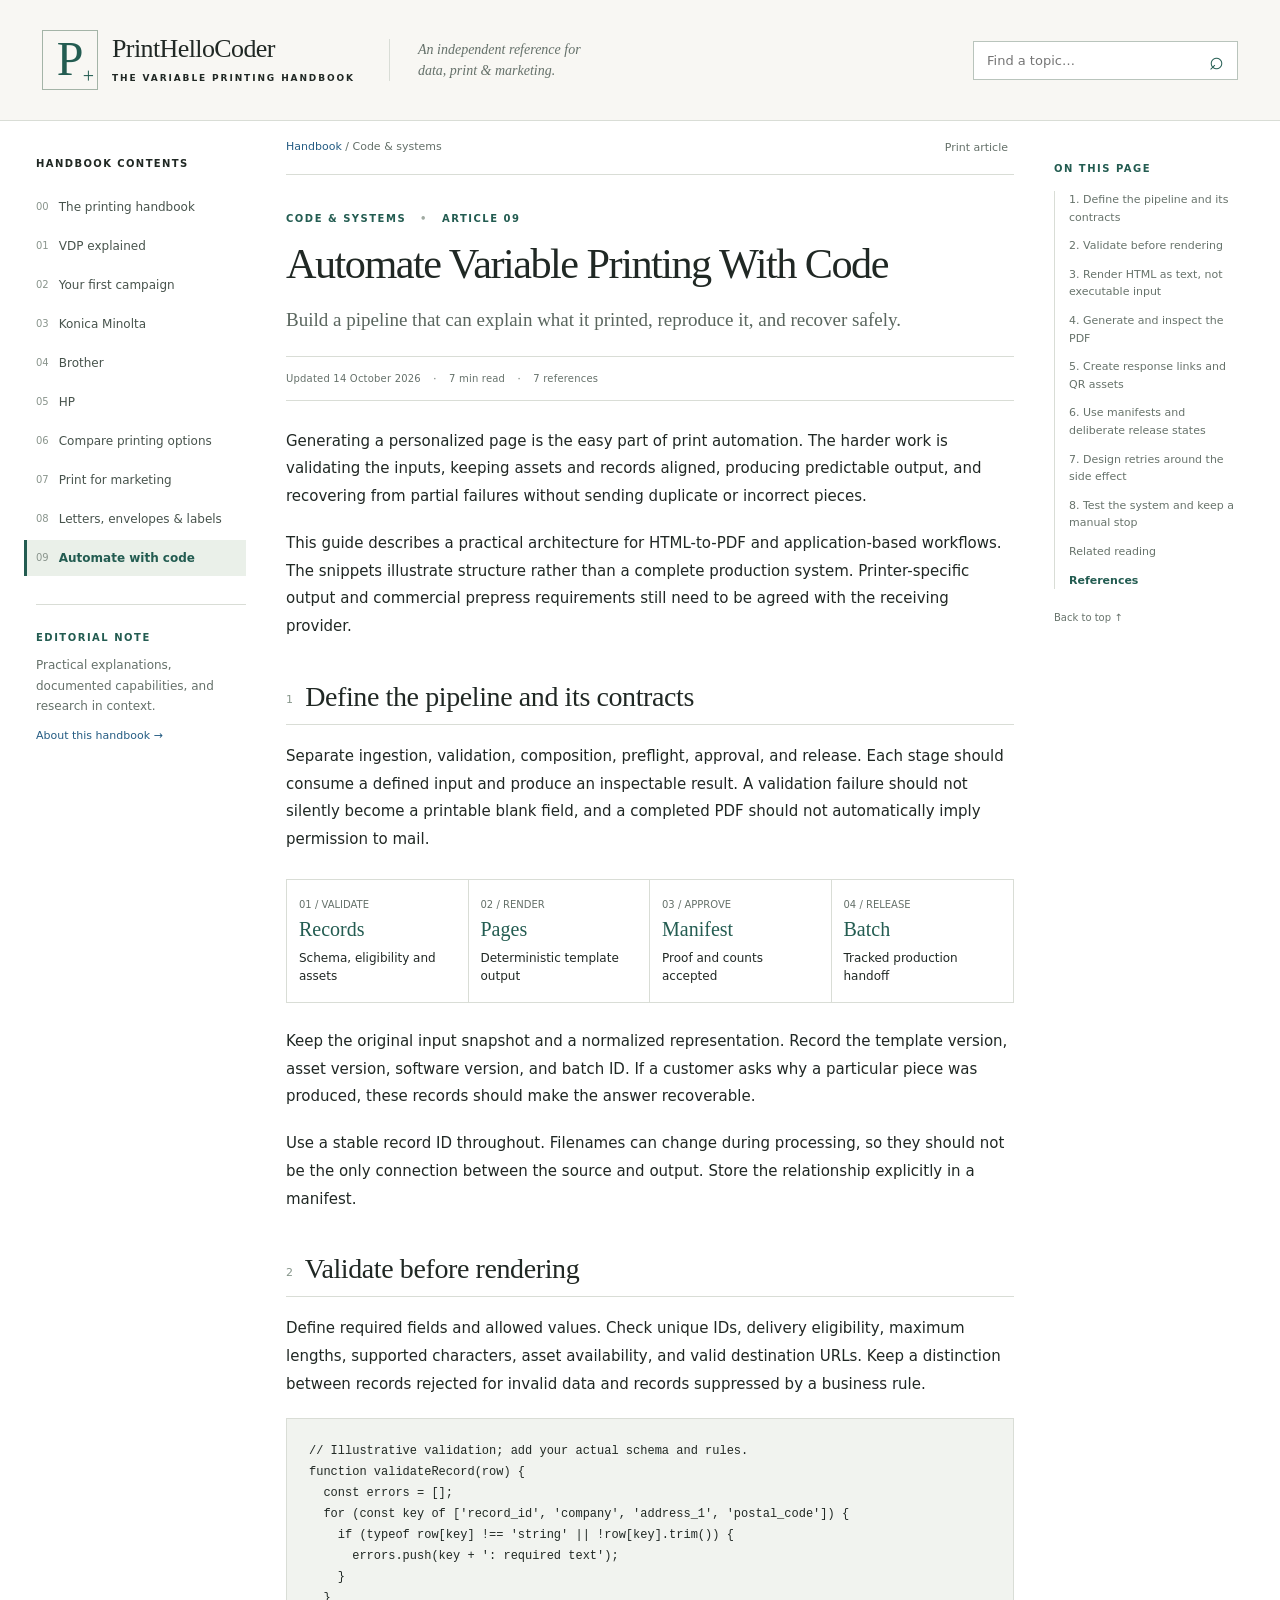
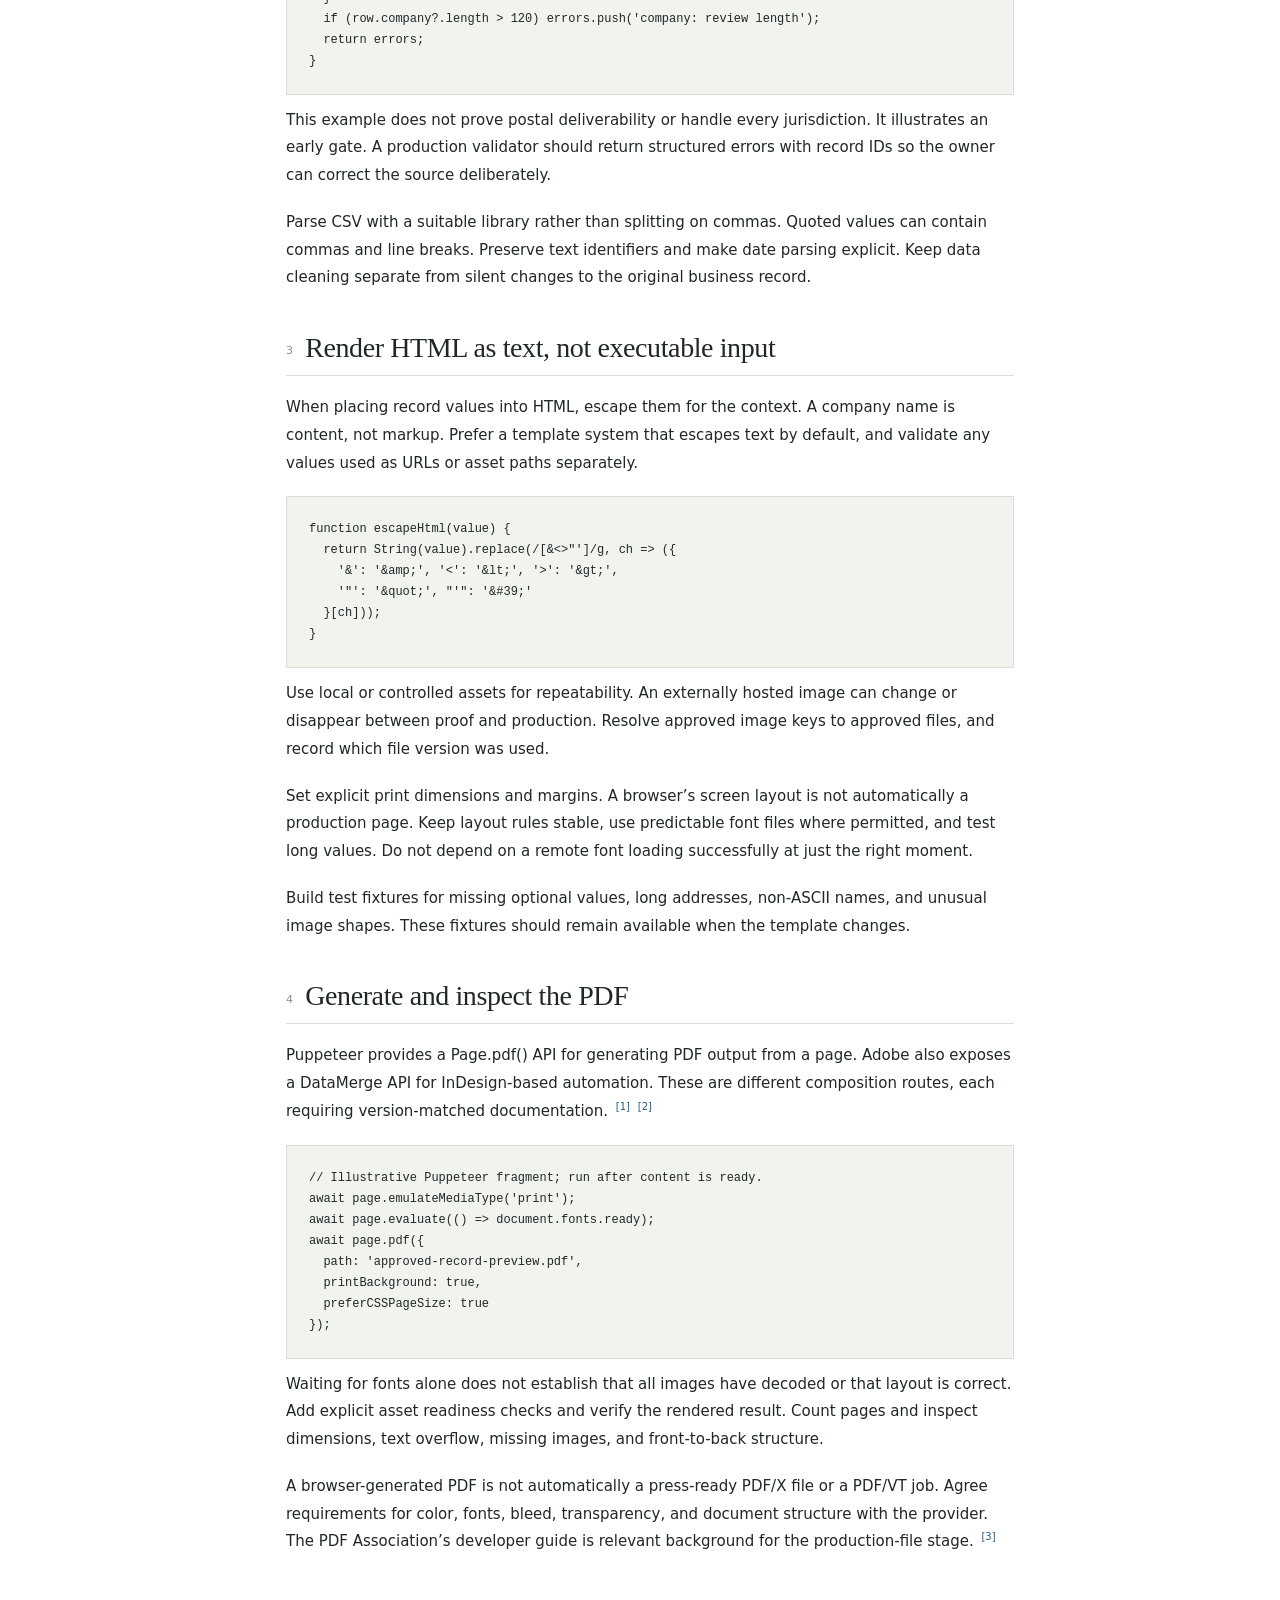
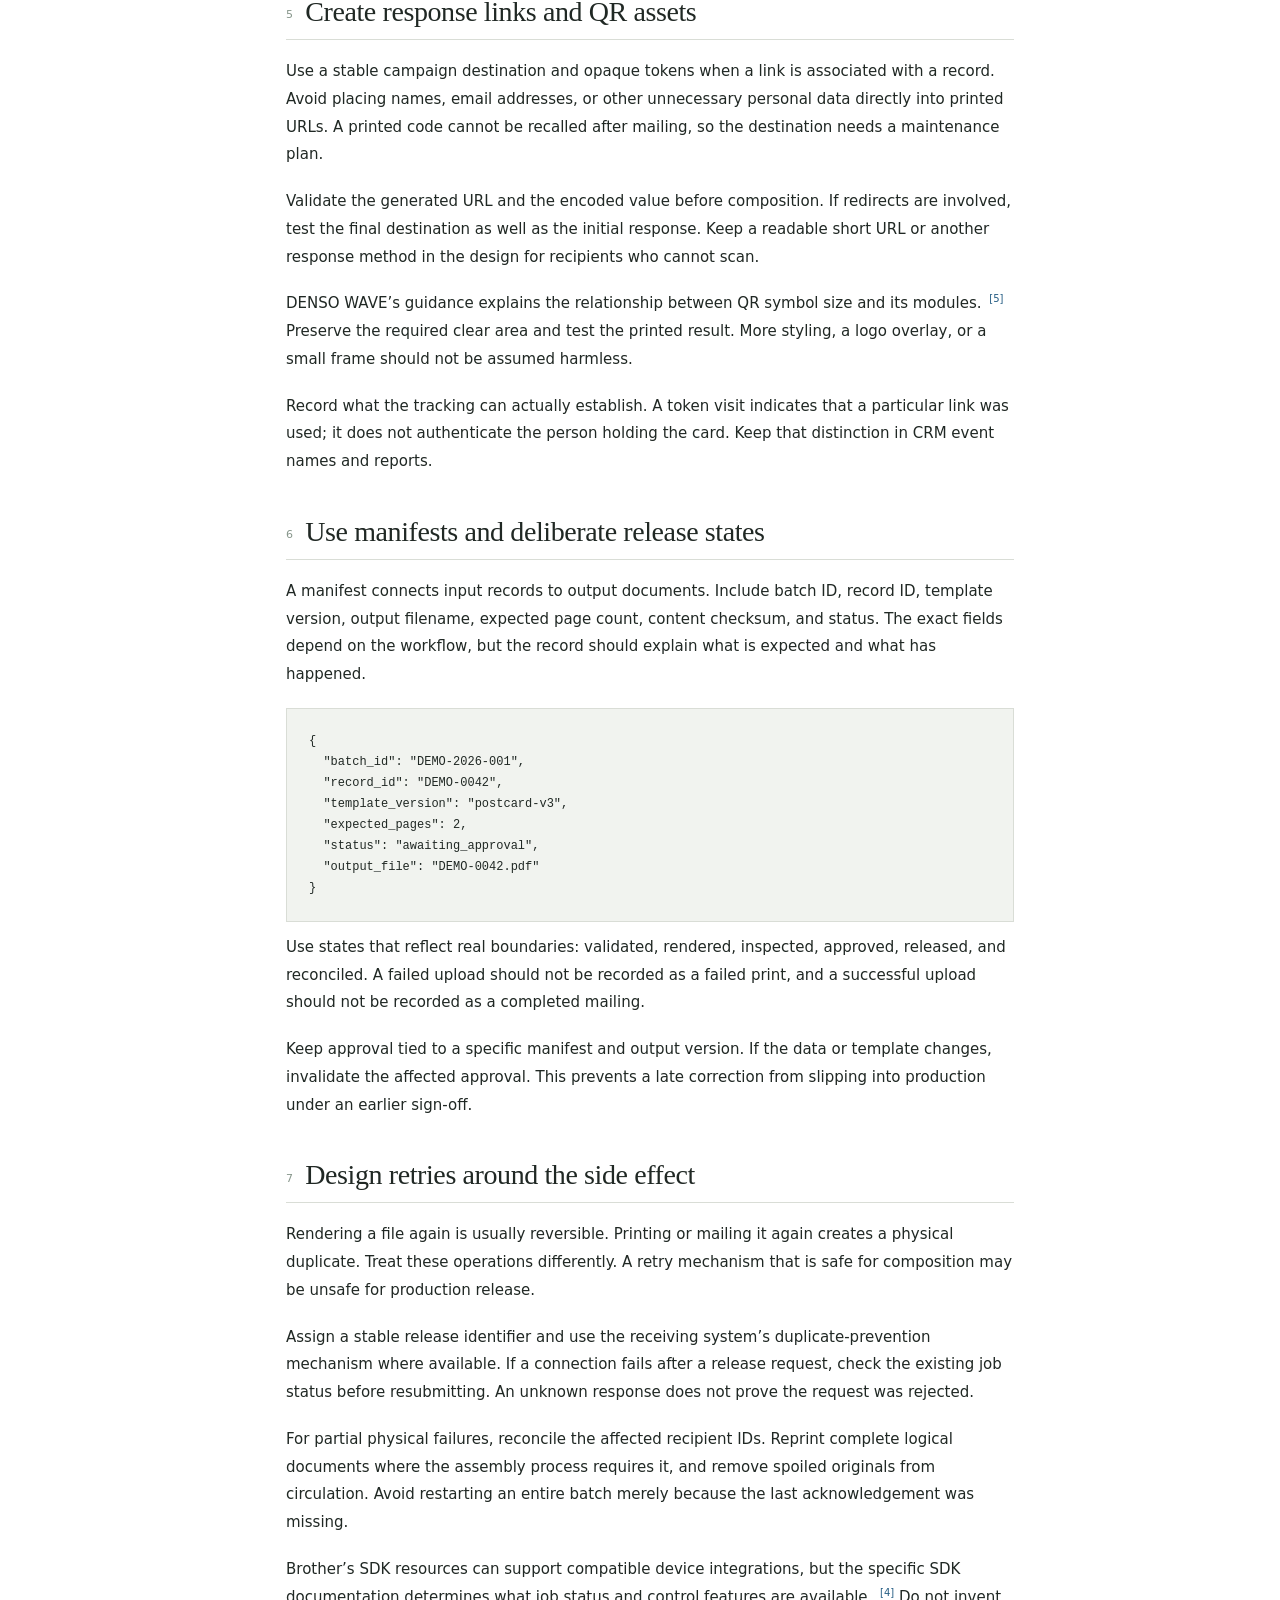
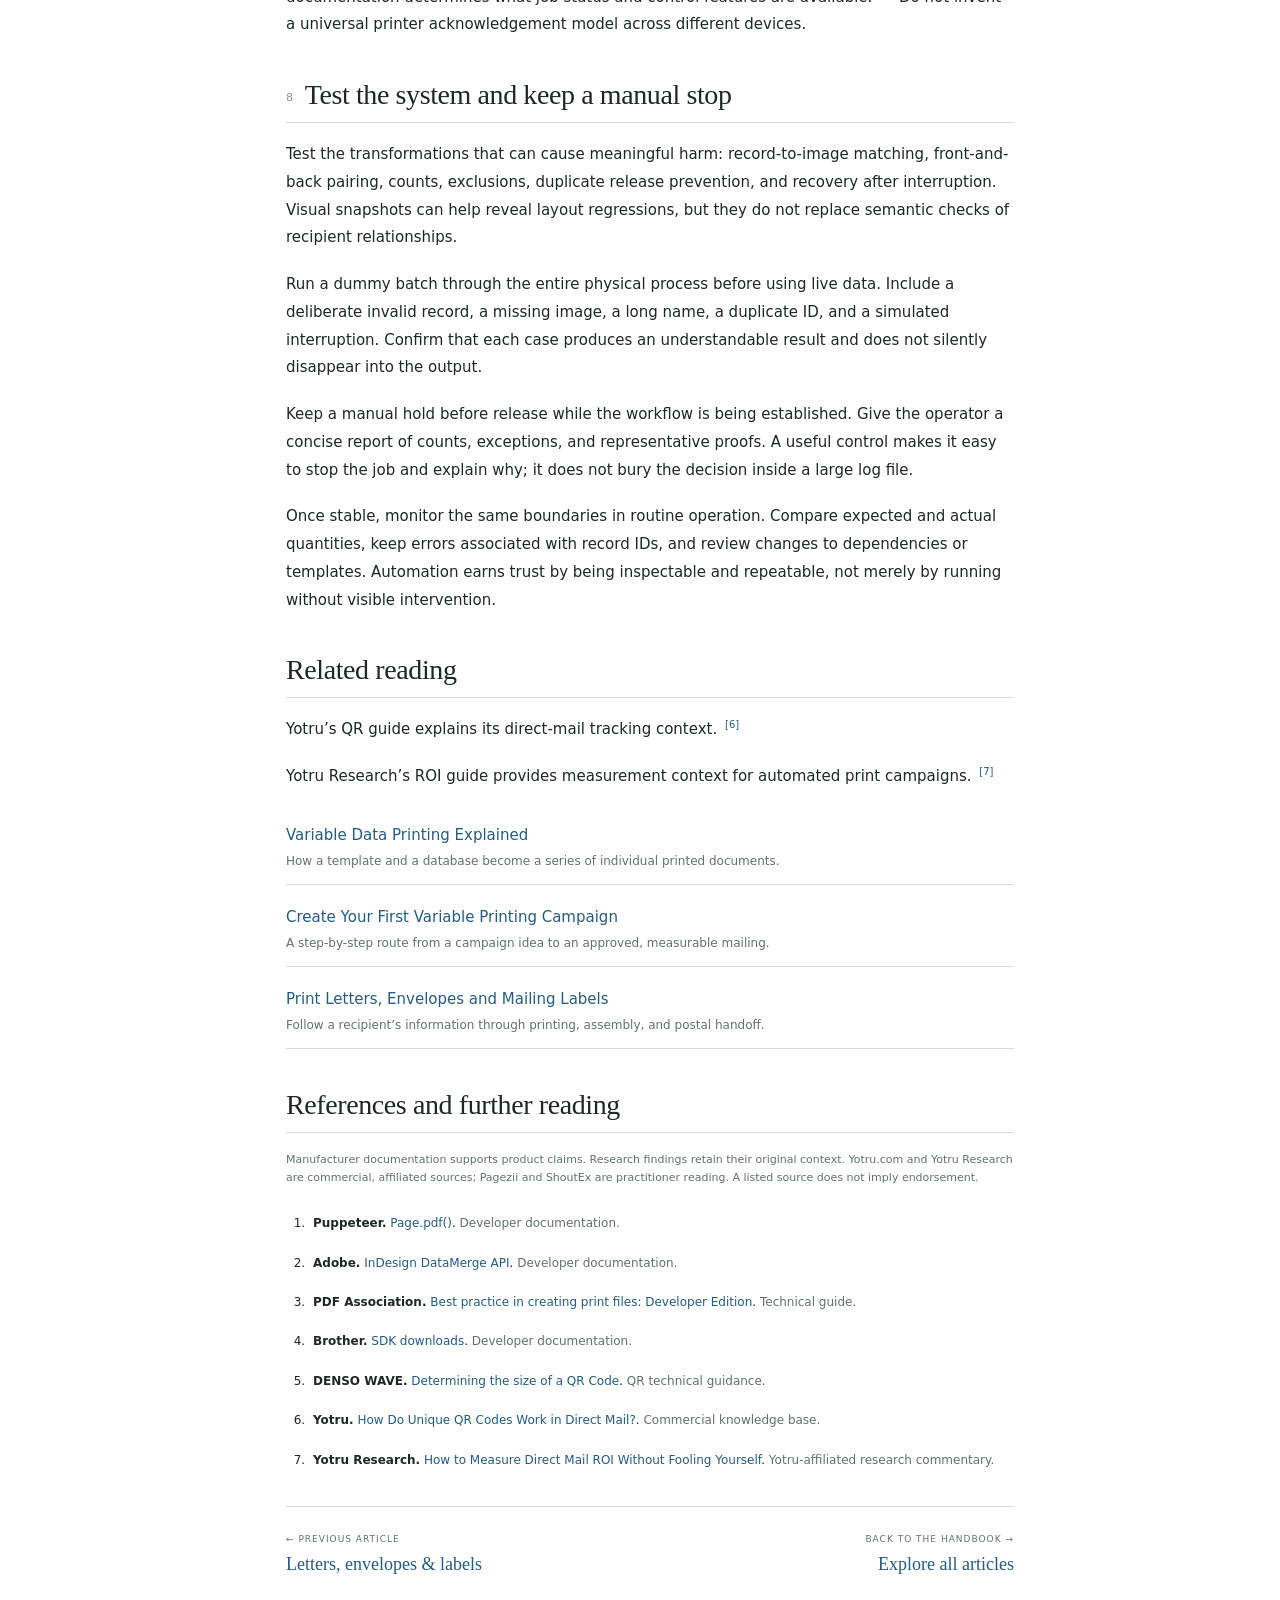
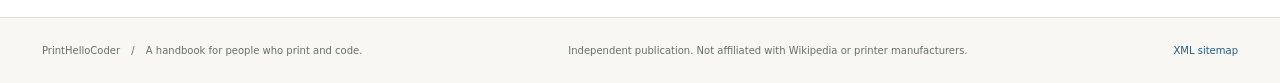
==== automation/index.html @ 936137da "Add files via upload" ====
<!doctype html>
<html lang="en"><head><meta charset="utf-8"><meta name="viewport" content="width=device-width,initial-scale=1"><title>Automate Variable Printing: HTML, PDF &amp; Data Validation | PrintHelloCoder</title><meta name="description" content="Design a reliable variable printing pipeline with validated records, HTML templates, PDF generation, QR links, manifests, approval gates and controlled retries."><link rel="canonical" href="https://printhellocoder.github.io/automation/"><meta property="og:title" content="Automate Variable Printing With Code"><meta property="og:description" content="Design a reliable variable printing pipeline with validated records, HTML templates, PDF generation, QR links, manifests, approval gates and controlled retries."><meta property="og:type" content="article"><meta property="og:url" content="https://printhellocoder.github.io/automation/"><meta name="theme-color" content="#f8f7f3"><link rel="icon" href="../assets/favicon.svg" type="image/svg+xml"><link rel="stylesheet" href="../assets/style.css"><script src="../assets/site.js" defer></script><script type="application/ld+json">{"@context":"https://schema.org","@type":"TechArticle","headline":"Automate Variable Printing With Code","description":"Design a reliable variable printing pipeline with validated records, HTML templates, PDF generation, QR links, manifests, approval gates and controlled retries.","url":"https://printhellocoder.github.io/automation/","inLanguage":"en","dateModified":"2026-10-14","publisher":{"@type":"Organization","name":"PrintHelloCoder"},"isPartOf":{"@type":"WebSite","name":"PrintHelloCoder","url":"https://printhellocoder.github.io"}}</script></head>
<body><a class="skip" href="#main">Skip to article</a><header class="masthead"><a href="../" class="brand"><span class="brand-mark" aria-hidden="true">P<span>+</span></span><span><strong>PrintHelloCoder</strong><small>THE VARIABLE PRINTING HANDBOOK</small></span></a><div class="header-note">An independent reference for<br>data, print &amp; marketing.</div><form class="search" role="search"><label class="sr-only" for="search">Search the handbook</label><input id="search" type="search" placeholder="Find a topic…" autocomplete="off"><button type="submit" aria-label="Search">⌕</button><div id="search-results" class="search-results" hidden aria-live="polite"></div></form></header>
<div class="layout"><aside class="sidebar"><details open class="navigation"><summary>Handbook contents</summary><nav aria-label="Handbook"><a href="../"><span>00</span>The printing handbook</a><a href="../variable-data-printing/"><span>01</span>VDP explained</a><a href="../first-campaign/"><span>02</span>Your first campaign</a><a href="../konica-minolta/"><span>03</span>Konica Minolta</a><a href="../brother/"><span>04</span>Brother</a><a href="../hp/"><span>05</span>HP</a><a href="../compare-printers/"><span>06</span>Compare printing options</a><a href="../marketing/"><span>07</span>Print for marketing</a><a href="../letters-envelopes-labels/"><span>08</span>Letters, envelopes &amp; labels</a><a href="../automation/" aria-current="page"><span>09</span>Automate with code</a></nav></details><div class="sidebar-note"><span class="eyebrow">EDITORIAL NOTE</span><p>Practical explanations, documented capabilities, and research in context.</p><a href="../#editorial-approach">About this handbook →</a></div></aside>
<main id="main"><div class="article-tools"><span><a href="../">Handbook</a> / Code &amp; systems</span><button type="button" id="print-page">Print article</button></div><article><header class="article-header"><div class="eyebrow">Code &amp; systems <span>•</span> ARTICLE 09</div><h1>Automate Variable Printing With Code</h1><p class="deck">Build a pipeline that can explain what it printed, reproduce it, and recover safely.</p><div class="article-meta">Updated 14 October 2026 <span>·</span> 7 min read <span>·</span> 7 references</div></header><div class="article-body"><p>Generating a personalized page is the easy part of print automation. The harder work is validating the inputs, keeping assets and records aligned, producing predictable output, and recovering from partial failures without sending duplicate or incorrect pieces.</p><p>This guide describes a practical architecture for HTML-to-PDF and application-based workflows. The snippets illustrate structure rather than a complete production system. Printer-specific output and commercial prepress requirements still need to be agreed with the receiving provider.</p><details class="mobile-toc"><summary>On this page</summary><ol><li><a href="#define-the-pipeline-and-its-contracts">1. Define the pipeline and its contracts</a></li><li><a href="#validate-before-rendering">2. Validate before rendering</a></li><li><a href="#render-html-as-text-not-executable-input">3. Render HTML as text, not executable input</a></li><li><a href="#generate-and-inspect-the-pdf">4. Generate and inspect the PDF</a></li><li><a href="#create-response-links-and-qr-assets">5. Create response links and QR assets</a></li><li><a href="#use-manifests-and-deliberate-release-states">6. Use manifests and deliberate release states</a></li><li><a href="#design-retries-around-the-side-effect">7. Design retries around the side effect</a></li><li><a href="#test-the-system-and-keep-a-manual-stop">8. Test the system and keep a manual stop</a></li><li><a href="#references">References</a></li></ol></details><section id="define-the-pipeline-and-its-contracts"><h2><span class="section-number">1</span> Define the pipeline and its contracts</h2><p>Separate ingestion, validation, composition, preflight, approval, and release. Each stage should consume a defined input and produce an inspectable result. A validation failure should not silently become a printable blank field, and a completed PDF should not automatically imply permission to mail.</p><div class="diagram" role="group" aria-label="Automation checkpoints"><div><span>01 / VALIDATE</span><b>Records</b>Schema, eligibility and assets</div><div><span>02 / RENDER</span><b>Pages</b>Deterministic template output</div><div><span>03 / APPROVE</span><b>Manifest</b>Proof and counts accepted</div><div><span>04 / RELEASE</span><b>Batch</b>Tracked production handoff</div></div><p>Keep the original input snapshot and a normalized representation. Record the template version, asset version, software version, and batch ID. If a customer asks why a particular piece was produced, these records should make the answer recoverable.</p><p>Use a stable record ID throughout. Filenames can change during processing, so they should not be the only connection between the source and output. Store the relationship explicitly in a manifest.</p></section>
<section id="validate-before-rendering"><h2><span class="section-number">2</span> Validate before rendering</h2><p>Define required fields and allowed values. Check unique IDs, delivery eligibility, maximum lengths, supported characters, asset availability, and valid destination URLs. Keep a distinction between records rejected for invalid data and records suppressed by a business rule.</p><pre>// Illustrative validation; add your actual schema and rules.
function validateRecord(row) {
  const errors = [];
  for (const key of ['record_id', 'company', 'address_1', 'postal_code']) {
    if (typeof row[key] !== 'string' || !row[key].trim()) {
      errors.push(key + ': required text');
    }
  }
  if (row.company?.length > 120) errors.push('company: review length');
  return errors;
}</pre><p>This example does not prove postal deliverability or handle every jurisdiction. It illustrates an early gate. A production validator should return structured errors with record IDs so the owner can correct the source deliberately.</p><p>Parse CSV with a suitable library rather than splitting on commas. Quoted values can contain commas and line breaks. Preserve text identifiers and make date parsing explicit. Keep data cleaning separate from silent changes to the original business record.</p></section>
<section id="render-html-as-text-not-executable-input"><h2><span class="section-number">3</span> Render HTML as text, not executable input</h2><p>When placing record values into HTML, escape them for the context. A company name is content, not markup. Prefer a template system that escapes text by default, and validate any values used as URLs or asset paths separately.</p><pre>function escapeHtml(value) {
  return String(value).replace(/[&amp;&lt;&gt;&quot;']/g, ch =&gt; ({
    '&amp;': '&amp;amp;', '&lt;': '&amp;lt;', '&gt;': '&amp;gt;',
    '&quot;': '&amp;quot;', &quot;'&quot;: '&amp;#39;'
  }[ch]));
}</pre><p>Use local or controlled assets for repeatability. An externally hosted image can change or disappear between proof and production. Resolve approved image keys to approved files, and record which file version was used.</p><p>Set explicit print dimensions and margins. A browser’s screen layout is not automatically a production page. Keep layout rules stable, use predictable font files where permitted, and test long values. Do not depend on a remote font loading successfully at just the right moment.</p><p>Build test fixtures for missing optional values, long addresses, non-ASCII names, and unusual image shapes. These fixtures should remain available when the template changes.</p></section>
<section id="generate-and-inspect-the-pdf"><h2><span class="section-number">4</span> Generate and inspect the PDF</h2><p>Puppeteer provides a Page.pdf() API for generating PDF output from a page. Adobe also exposes a DataMerge API for InDesign-based automation. These are different composition routes, each requiring version-matched documentation. <sup class="citation"><a href="#ref-1" aria-label="Reference 1">[1]</a></sup> <sup class="citation"><a href="#ref-2" aria-label="Reference 2">[2]</a></sup></p><pre>// Illustrative Puppeteer fragment; run after content is ready.
await page.emulateMediaType('print');
await page.evaluate(() =&gt; document.fonts.ready);
await page.pdf({
  path: 'approved-record-preview.pdf',
  printBackground: true,
  preferCSSPageSize: true
});</pre><p>Waiting for fonts alone does not establish that all images have decoded or that layout is correct. Add explicit asset readiness checks and verify the rendered result. Count pages and inspect dimensions, text overflow, missing images, and front-to-back structure.</p><p>A browser-generated PDF is not automatically a press-ready PDF/X file or a PDF/VT job. Agree requirements for color, fonts, bleed, transparency, and document structure with the provider. The PDF Association’s developer guide is relevant background for the production-file stage. <sup class="citation"><a href="#ref-3" aria-label="Reference 3">[3]</a></sup></p></section>
<section id="create-response-links-and-qr-assets"><h2><span class="section-number">5</span> Create response links and QR assets</h2><p>Use a stable campaign destination and opaque tokens when a link is associated with a record. Avoid placing names, email addresses, or other unnecessary personal data directly into printed URLs. A printed code cannot be recalled after mailing, so the destination needs a maintenance plan.</p><p>Validate the generated URL and the encoded value before composition. If redirects are involved, test the final destination as well as the initial response. Keep a readable short URL or another response method in the design for recipients who cannot scan.</p><p>DENSO WAVE’s guidance explains the relationship between QR symbol size and its modules. <sup class="citation"><a href="#ref-5" aria-label="Reference 5">[5]</a></sup> Preserve the required clear area and test the printed result. More styling, a logo overlay, or a small frame should not be assumed harmless.</p><p>Record what the tracking can actually establish. A token visit indicates that a particular link was used; it does not authenticate the person holding the card. Keep that distinction in CRM event names and reports.</p></section>
<section id="use-manifests-and-deliberate-release-states"><h2><span class="section-number">6</span> Use manifests and deliberate release states</h2><p>A manifest connects input records to output documents. Include batch ID, record ID, template version, output filename, expected page count, content checksum, and status. The exact fields depend on the workflow, but the record should explain what is expected and what has happened.</p><pre>{
  "batch_id": "DEMO-2026-001",
  "record_id": "DEMO-0042",
  "template_version": "postcard-v3",
  "expected_pages": 2,
  "status": "awaiting_approval",
  "output_file": "DEMO-0042.pdf"
}</pre><p>Use states that reflect real boundaries: validated, rendered, inspected, approved, released, and reconciled. A failed upload should not be recorded as a failed print, and a successful upload should not be recorded as a completed mailing.</p><p>Keep approval tied to a specific manifest and output version. If the data or template changes, invalidate the affected approval. This prevents a late correction from slipping into production under an earlier sign-off.</p></section>
<section id="design-retries-around-the-side-effect"><h2><span class="section-number">7</span> Design retries around the side effect</h2><p>Rendering a file again is usually reversible. Printing or mailing it again creates a physical duplicate. Treat these operations differently. A retry mechanism that is safe for composition may be unsafe for production release.</p><p>Assign a stable release identifier and use the receiving system’s duplicate-prevention mechanism where available. If a connection fails after a release request, check the existing job status before resubmitting. An unknown response does not prove the request was rejected.</p><p>For partial physical failures, reconcile the affected recipient IDs. Reprint complete logical documents where the assembly process requires it, and remove spoiled originals from circulation. Avoid restarting an entire batch merely because the last acknowledgement was missing.</p><p>Brother’s SDK resources can support compatible device integrations, but the specific SDK documentation determines what job status and control features are available. <sup class="citation"><a href="#ref-4" aria-label="Reference 4">[4]</a></sup> Do not invent a universal printer acknowledgement model across different devices.</p></section>
<section id="test-the-system-and-keep-a-manual-stop"><h2><span class="section-number">8</span> Test the system and keep a manual stop</h2><p>Test the transformations that can cause meaningful harm: record-to-image matching, front-and-back pairing, counts, exclusions, duplicate release prevention, and recovery after interruption. Visual snapshots can help reveal layout regressions, but they do not replace semantic checks of recipient relationships.</p><p>Run a dummy batch through the entire physical process before using live data. Include a deliberate invalid record, a missing image, a long name, a duplicate ID, and a simulated interruption. Confirm that each case produces an understandable result and does not silently disappear into the output.</p><p>Keep a manual hold before release while the workflow is being established. Give the operator a concise report of counts, exceptions, and representative proofs. A useful control makes it easy to stop the job and explain why; it does not bury the decision inside a large log file.</p><p>Once stable, monitor the same boundaries in routine operation. Compare expected and actual quantities, keep errors associated with record IDs, and review changes to dependencies or templates. Automation earns trust by being inspectable and repeatable, not merely by running without visible intervention.</p></section><section id="related-reading"><h2>Related reading</h2><p>Yotru’s QR guide explains its direct-mail tracking context. <sup class="citation"><a href="#ref-6" aria-label="Reference 6">[6]</a></sup></p><p>Yotru Research’s ROI guide provides measurement context for automated print campaigns. <sup class="citation"><a href="#ref-7" aria-label="Reference 7">[7]</a></sup></p><ul class="related-internal"><li><a href="../variable-data-printing/">Variable Data Printing Explained</a><span>How a template and a database become a series of individual printed documents.</span></li><li><a href="../first-campaign/">Create Your First Variable Printing Campaign</a><span>A step-by-step route from a campaign idea to an approved, measurable mailing.</span></li><li><a href="../letters-envelopes-labels/">Print Letters, Envelopes and Mailing Labels</a><span>Follow a recipient’s information through printing, assembly, and postal handoff.</span></li></ul></section><section id="references" class="references"><h2>References and further reading</h2><p class="source-note">Manufacturer documentation supports product claims. Research findings retain their original context. Yotru.com and Yotru Research are commercial, affiliated sources; Pagezii and ShoutEx are practitioner reading. A listed source does not imply endorsement.</p><ol><li id="ref-1"><span class="ref-publisher">Puppeteer.</span> <a href="https://pptr.dev/api/puppeteer.page.pdf">Page.pdf()</a>. <span class="ref-type">Developer documentation.</span></li><li id="ref-2"><span class="ref-publisher">Adobe.</span> <a href="https://developer.adobe.com/indesign/uxp/dom/api/d/data-merge/">InDesign DataMerge API</a>. <span class="ref-type">Developer documentation.</span></li><li id="ref-3"><span class="ref-publisher">PDF Association.</span> <a href="https://pdfa.org/resource/best-practice-in-creating-print-files-for-variable-data-printing-developer-edition/">Best practice in creating print files: Developer Edition</a>. <span class="ref-type">Technical guide.</span></li><li id="ref-4"><span class="ref-publisher">Brother.</span> <a href="https://developerprogram.brother-usa.com/sdk-download">SDK downloads</a>. <span class="ref-type">Developer documentation.</span></li><li id="ref-5"><span class="ref-publisher">DENSO WAVE.</span> <a href="https://www.qrcode.com/en/howto/code.html">Determining the size of a QR Code</a>. <span class="ref-type">QR technical guidance.</span></li><li id="ref-6"><span class="ref-publisher">Yotru.</span> <a href="https://yotru.com/knowledge-base/how-do-unique-qr-codes-work-in-direct-mail">How Do Unique QR Codes Work in Direct Mail?</a>. <span class="ref-type">Commercial knowledge base.</span></li><li id="ref-7"><span class="ref-publisher">Yotru Research.</span> <a href="https://yotru.org/blog/direct-mail-roi/">How to Measure Direct Mail ROI Without Fooling Yourself</a>. <span class="ref-type">Yotru-affiliated research commentary.</span></li></ol></section></div></article><nav class="page-turn" aria-label="Next and previous articles"><a href="../letters-envelopes-labels/"><small>← PREVIOUS ARTICLE</small>Letters, envelopes &amp; labels</a><a href="../"><small>BACK TO THE HANDBOOK →</small>Explore all articles</a></nav></main>
<aside class="toc"><div class="eyebrow">ON THIS PAGE</div><ol><li><a href="#define-the-pipeline-and-its-contracts">1. Define the pipeline and its contracts</a></li><li><a href="#validate-before-rendering">2. Validate before rendering</a></li><li><a href="#render-html-as-text-not-executable-input">3. Render HTML as text, not executable input</a></li><li><a href="#generate-and-inspect-the-pdf">4. Generate and inspect the PDF</a></li><li><a href="#create-response-links-and-qr-assets">5. Create response links and QR assets</a></li><li><a href="#use-manifests-and-deliberate-release-states">6. Use manifests and deliberate release states</a></li><li><a href="#design-retries-around-the-side-effect">7. Design retries around the side effect</a></li><li><a href="#test-the-system-and-keep-a-manual-stop">8. Test the system and keep a manual stop</a></li><li><a href="#related-reading">Related reading</a></li><li><a href="#references">References</a></li></ol><a class="back-top" href="#main">Back to top ↑</a></aside></div><footer><span>PrintHelloCoder <span class="footer-dot">/</span> A handbook for people who print and code.</span><span>Independent publication. Not affiliated with Wikipedia or printer manufacturers.</span><a href="../sitemap.xml">XML sitemap</a></footer></body></html>
---- assets/style.css ----
:root{--ink:#202824;--muted:#65716a;--line:#d9ddd6;--paper:#fff;--wash:#f8f7f3;--accent:#235c51;--link:#245c83;--serif:Georgia,'Times New Roman',serif}*{box-sizing:border-box}html{scroll-behavior:smooth;scroll-padding-top:24px}body{margin:0;background:var(--paper);color:var(--ink);font:16px/1.7 system-ui,-apple-system,'Segoe UI',sans-serif}a{color:var(--link);text-decoration:none}a:hover{text-decoration:underline}a:focus-visible,button:focus-visible,input:focus-visible,summary:focus-visible{outline:3px solid #c0922b;outline-offset:4px}.skip{position:absolute;top:-80px;left:20px;background:#fff;padding:12px;z-index:20}.skip:focus{top:10px}.masthead{display:flex;align-items:center;gap:34px;padding:30px 42px;border-bottom:1px solid var(--line);background:var(--wash)}.brand{display:flex;gap:14px;align-items:center;color:var(--ink);min-width:300px}.brand:hover{text-decoration:none}.brand-mark{font:48px/1 var(--serif);border:1px solid #a4b4a7;width:56px;height:60px;text-align:center;position:relative;padding-top:4px;color:var(--accent)}.brand-mark span{position:absolute;font:20px/1 var(--serif);bottom:3px;right:3px;background:var(--wash)}.brand strong{font:26px/1.2 var(--serif);display:block;letter-spacing:-.6px}.brand small{font-size:9px;font-weight:650;letter-spacing:1.9px;display:block;margin-top:7px}.header-note{font:italic 14px/1.5 var(--serif);color:var(--muted);border-left:1px solid var(--line);padding-left:28px}.search{margin-left:auto;position:relative;display:flex;background:white;border:1px solid #b9c4bc;width:265px}.search input{font:13px system-ui;border:0;padding:11px 13px;min-width:0;width:100%;background:transparent}.search button{background:transparent;border:0;font-size:25px;color:var(--accent);padding:0 13px;cursor:pointer}.search-results{position:absolute;top:48px;right:0;width:350px;background:#fff;border:1px solid var(--line);box-shadow:0 8px 25px #20282418;z-index:10;max-height:420px;overflow:auto}.search-results a{display:block;padding:12px 15px;border-bottom:1px solid var(--line);font-size:14px}.search-results small{display:block;font-size:12px;color:var(--muted)}.search-results p{padding:12px;margin:0}.layout{display:grid;grid-template-columns:210px minmax(0,820px) 190px;max-width:1460px;padding:0 36px;gap:40px;margin:auto}.sidebar{padding-top:34px;font-size:12px}.navigation summary{font-size:10px;font-weight:750;letter-spacing:1.4px;text-transform:uppercase;list-style:none;margin-bottom:17px;cursor:pointer}.navigation nav{display:flex;flex-direction:column;gap:3px}.navigation nav a{padding:9px 9px 9px 0;display:flex;gap:10px;line-height:1.5;color:#47534c}.navigation nav a span{font:10px/1.8 system-ui;color:#8a958d}.navigation nav a[aria-current]{background:#eaf0e9;color:var(--accent);font-weight:650;border-left:3px solid var(--accent);padding-left:9px;margin-left:-12px}.sidebar-note{border-top:1px solid var(--line);margin-top:28px;padding-top:22px;color:var(--muted)}.sidebar-note p{line-height:1.7;margin:8px 0}.sidebar-note a{font-size:11px}.eyebrow{font-size:10px;letter-spacing:1.5px;font-weight:700;color:var(--accent);text-transform:uppercase}.eyebrow span{color:#a0aaa2;padding:0 9px}.article-tools{display:flex;align-items:center;justify-content:space-between;border-bottom:1px solid var(--line);padding:14px 0;font-size:11px;color:var(--muted)}button#print-page{background:none;border:0;color:var(--muted);font:11px system-ui;cursor:pointer;padding:6px}.article-header{padding-top:35px;margin-bottom:27px}.article-header h1{font:normal clamp(36px,3.3vw,49px)/1.12 var(--serif);letter-spacing:-1.5px;margin:13px 0 18px}.deck{font:19px/1.55 var(--serif);color:#5a665e;margin:0;max-width:700px}.article-meta{margin-top:21px;padding:13px 0;border-top:1px solid var(--line);border-bottom:1px solid var(--line);font-size:10px;letter-spacing:.2px;color:var(--muted)}.article-meta span{padding:0 9px}.article-body{font-size:15px;line-height:1.85}.article-body p{margin:0 0 19px}.article-body strong{font-weight:650}.article-body h2{font:normal 28px/1.25 var(--serif);letter-spacing:-.4px;margin:38px 0 18px;padding-bottom:10px;border-bottom:1px solid var(--line)}.section-number{font:11px system-ui;color:#87968b;display:inline-block;vertical-align:middle;margin-right:6px}.article-body h3{font:600 16px/1.5 system-ui;margin:23px 0 11px}.article-body li{padding-left:3px;margin-bottom:7px}.article-body ul,.article-body ol{padding-left:24px}.citation{font:10px system-ui;white-space:nowrap;margin-left:3px}.callout{background:var(--wash);border-left:3px solid #b49a67;padding:19px 23px;margin:25px 0;font-size:14px}.callout p:last-child{margin:0}.callout .eyebrow{display:block;margin-bottom:7px}.diagram{display:grid;grid-template-columns:repeat(4,1fr);border:1px solid var(--line);margin:25px 0}.diagram div{padding:17px 12px;border-right:1px solid var(--line);font-size:12px;line-height:1.5}.diagram div:last-child{border:0}.diagram b{display:block;font:20px var(--serif);color:var(--accent);margin-bottom:8px}.diagram span{display:block;font-size:10px;color:var(--muted);margin-bottom:6px}.table-wrap{overflow:auto;margin:22px 0}table{width:100%;border-collapse:collapse;font-size:12px;line-height:1.6}caption{text-align:left;font-size:12px;color:var(--muted);margin-bottom:9px}th{text-align:left;background:#edf1ec;font-weight:650}th,td{padding:12px 13px;border:1px solid var(--line);vertical-align:top}tbody tr:nth-child(even){background:#fafbf8}pre{overflow:auto;padding:22px;background:#f1f3ef;border:1px solid var(--line);font:12px/1.75 Consolas,monospace}code{font-family:Consolas,monospace;font-size:.9em;overflow-wrap:anywhere}.toc{position:sticky;top:28px;height:fit-content;padding-top:40px;font-size:11px;line-height:1.6}.toc ol{list-style:none;border-left:1px solid var(--line);padding-left:14px;margin:14px 0 20px}.toc li{margin-bottom:11px}.toc a{color:#67736b}.toc a.active{color:var(--accent);font-weight:700}.toc .back-top{font-size:10px}.index-grid{display:grid;grid-template-columns:repeat(2,minmax(0,1fr));border:1px solid var(--line);margin:28px 0}.index-grid a{position:relative;display:flex;flex-direction:column;gap:8px;padding:22px 29px 22px 20px;border-bottom:1px solid var(--line);color:var(--ink)}.index-grid a:nth-child(odd){border-right:1px solid var(--line)}.index-grid a:last-child{border-bottom:0;grid-column:1/-1}.index-grid a:hover{background:var(--wash);text-decoration:none}.index-grid strong{font:21px/1.2 var(--serif)}.index-grid a>span:not(.eyebrow){font-size:12px;line-height:1.65;color:var(--muted)}.index-grid b{position:absolute;right:12px;top:18px;color:var(--accent)}.index-grid .eyebrow{font-size:8px}.related-internal{list-style:none;padding:0!important}.related-internal li{border-bottom:1px solid var(--line);padding:12px 0}.related-internal span{display:block;font-size:12px;color:var(--muted)}.references{font-size:12px;line-height:1.7}.references ol{padding-left:23px}.references li{padding:6px 4px;scroll-margin-top:30px}.references li:target{background:#fff6d9}.ref-publisher{font-weight:650}.ref-type,.source-note{color:var(--muted)}.source-note{font-size:11px}.page-turn{display:flex;justify-content:space-between;gap:30px;border-top:1px solid var(--line);padding:27px 0 40px;margin-top:30px;font:18px/1.4 var(--serif)}.page-turn a{max-width:47%}.page-turn a:last-child{text-align:right}.page-turn small{display:block;font:9px system-ui;letter-spacing:1px;color:var(--muted);margin-bottom:8px}footer{display:flex;justify-content:space-between;gap:20px;border-top:1px solid var(--line);background:var(--wash);padding:24px 42px;font-size:10px;color:var(--muted)}.footer-dot{padding:0 8px}.mobile-toc{display:none}.sr-only{position:absolute;width:1px;height:1px;overflow:hidden;clip:rect(0,0,0,0)}@media(min-width:1550px){.layout{grid-template-columns:220px minmax(0,860px) 190px;gap:50px}}@media(max-width:1150px){.layout{grid-template-columns:180px minmax(0,1fr);gap:30px}.toc{display:none}.mobile-toc{display:block;background:var(--wash);border:1px solid var(--line);padding:13px 20px;margin:24px 0;font-size:12px}.mobile-toc summary{font-weight:600;cursor:pointer}.header-note{display:none}}@media(max-width:750px){.masthead{padding:20px;flex-wrap:wrap;gap:20px}.brand{min-width:0}.brand strong{font-size:24px}.brand small{font-size:8px}.search{width:100%;margin:0}.search-results{width:100%}.layout{display:block;padding:0 20px}.sidebar{padding-top:18px}.navigation summary{margin-bottom:10px}.navigation nav{display:grid;grid-template-columns:1fr 1fr;gap:3px 12px}.navigation nav a{padding:6px;font-size:11px}.navigation nav a[aria-current]{margin:0;padding-left:6px}.sidebar-note{display:none}.article-header{padding-top:25px}.article-header h1{font-size:37px}.article-body{font-size:15px}.article-meta{font-size:9px}.article-meta span{padding:0 5px}.deck{font-size:18px}.article-tools{margin-top:10px}.index-grid{grid-template-columns:1fr}.index-grid a:nth-child(odd){border-right:0}.diagram{grid-template-columns:1fr 1fr}.diagram div:nth-child(2){border-right:0}.diagram div:nth-child(-n+2){border-bottom:1px solid var(--line)}footer{padding:22px 20px;flex-direction:column;gap:8px}.page-turn{font-size:16px}.article-body h2{font-size:26px}}@media(prefers-reduced-motion:reduce){html{scroll-behavior:auto}}@media print{body{font:11pt/1.5 Georgia,serif;color:black}.masthead{padding:0 0 12pt;background:white}.brand-mark,.search,.header-note,.sidebar,.toc,.article-tools,.mobile-toc,.page-turn,footer,.skip{display:none!important}.layout{display:block;max-width:none;padding:0}.article-header{padding-top:12pt}.article-header h1{font-size:28pt}.article-body{font:11pt/1.5 Georgia,serif}.article-body h2{break-after:avoid;font-size:18pt}.references{font-size:9pt}.references a:after{content:' (' attr(href) ')';font-size:8pt;overflow-wrap:anywhere}a{color:black}.index-grid{display:none}table{font-size:9pt}tr,pre,.callout{break-inside:avoid}.article-meta{font-size:8pt}}
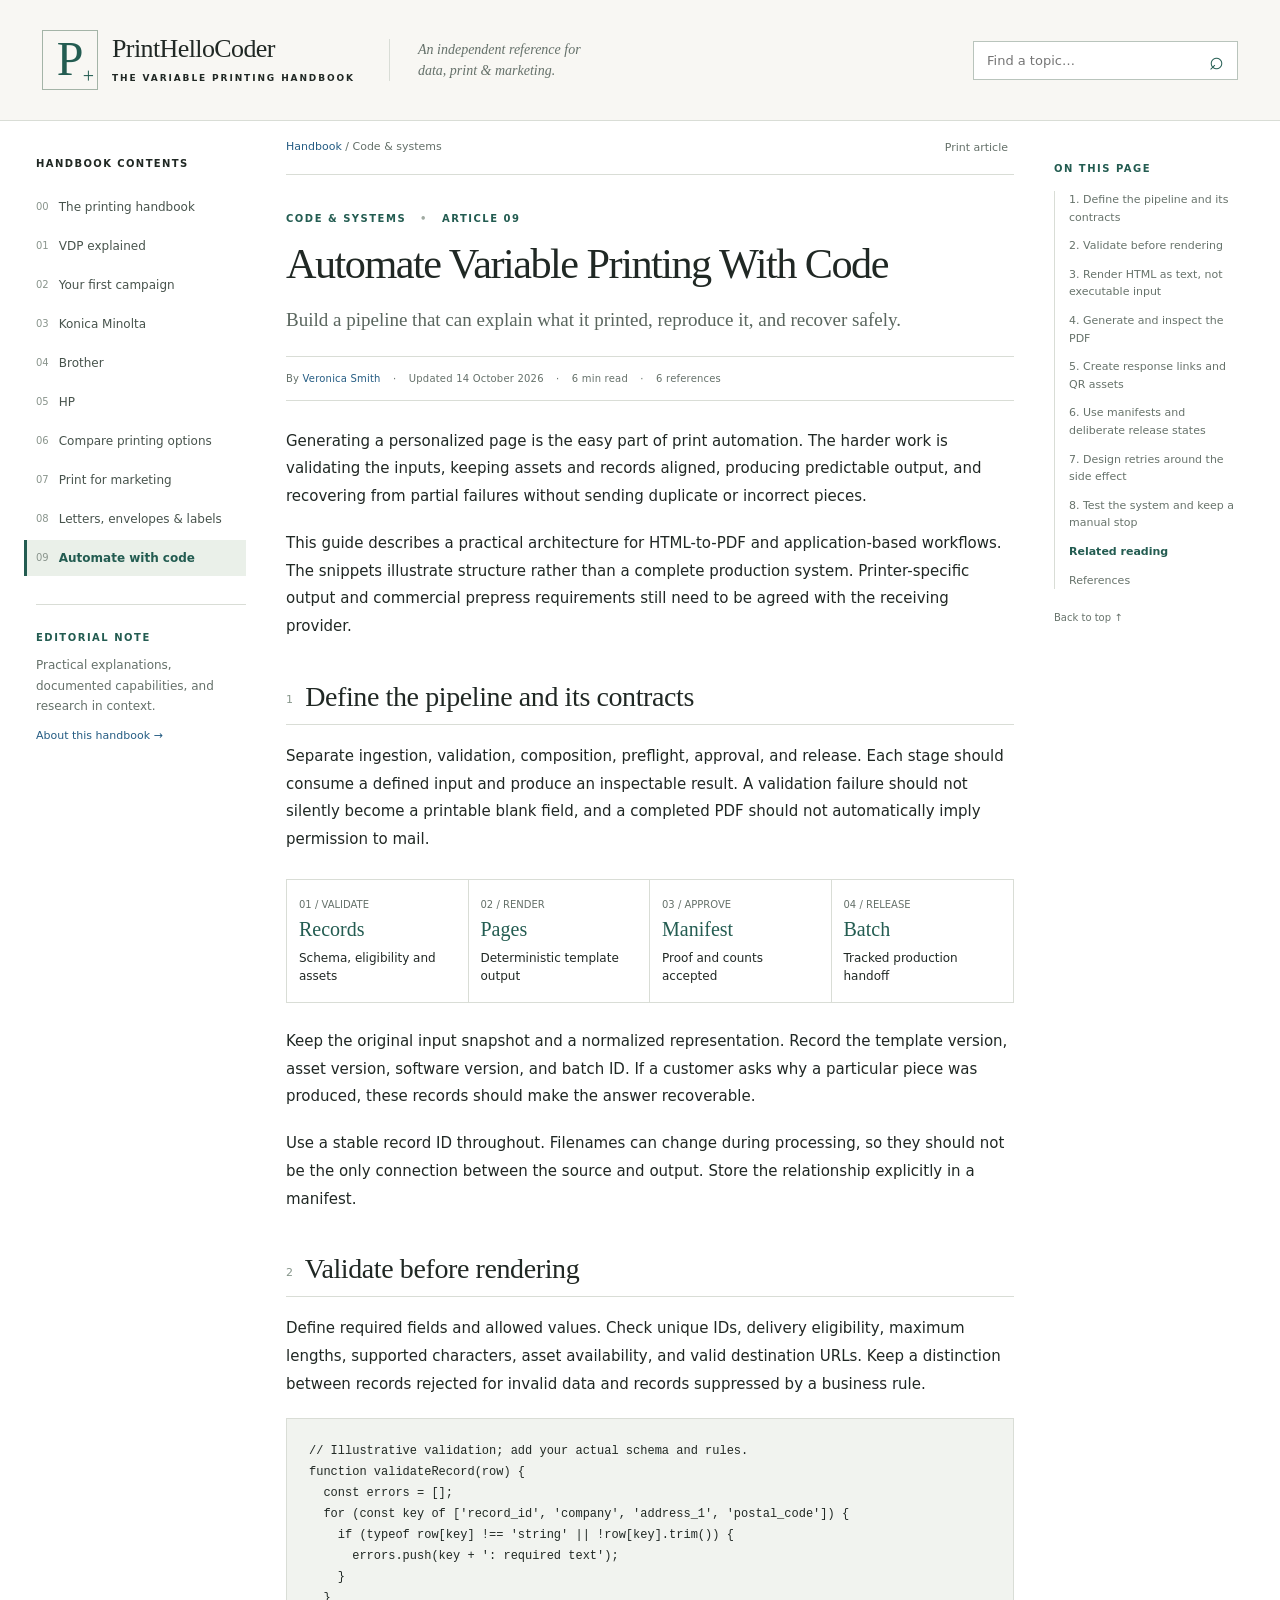
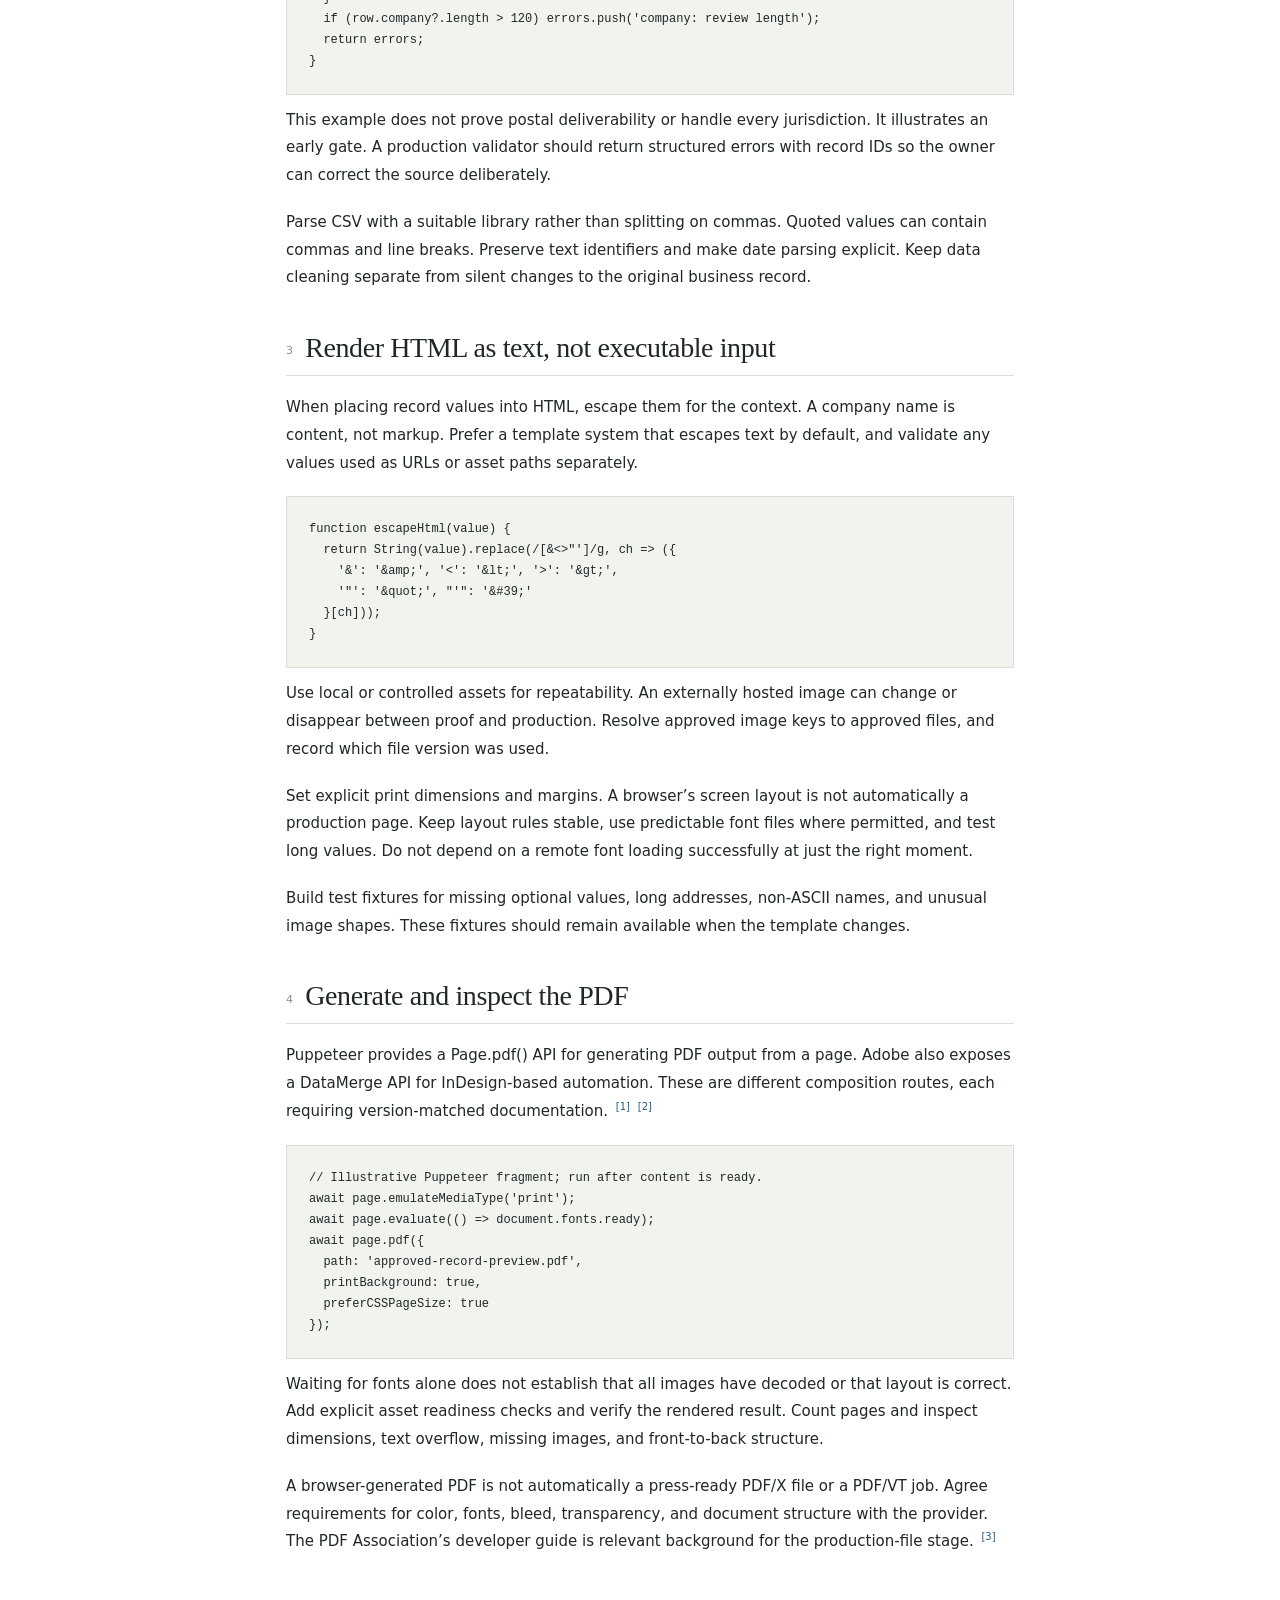
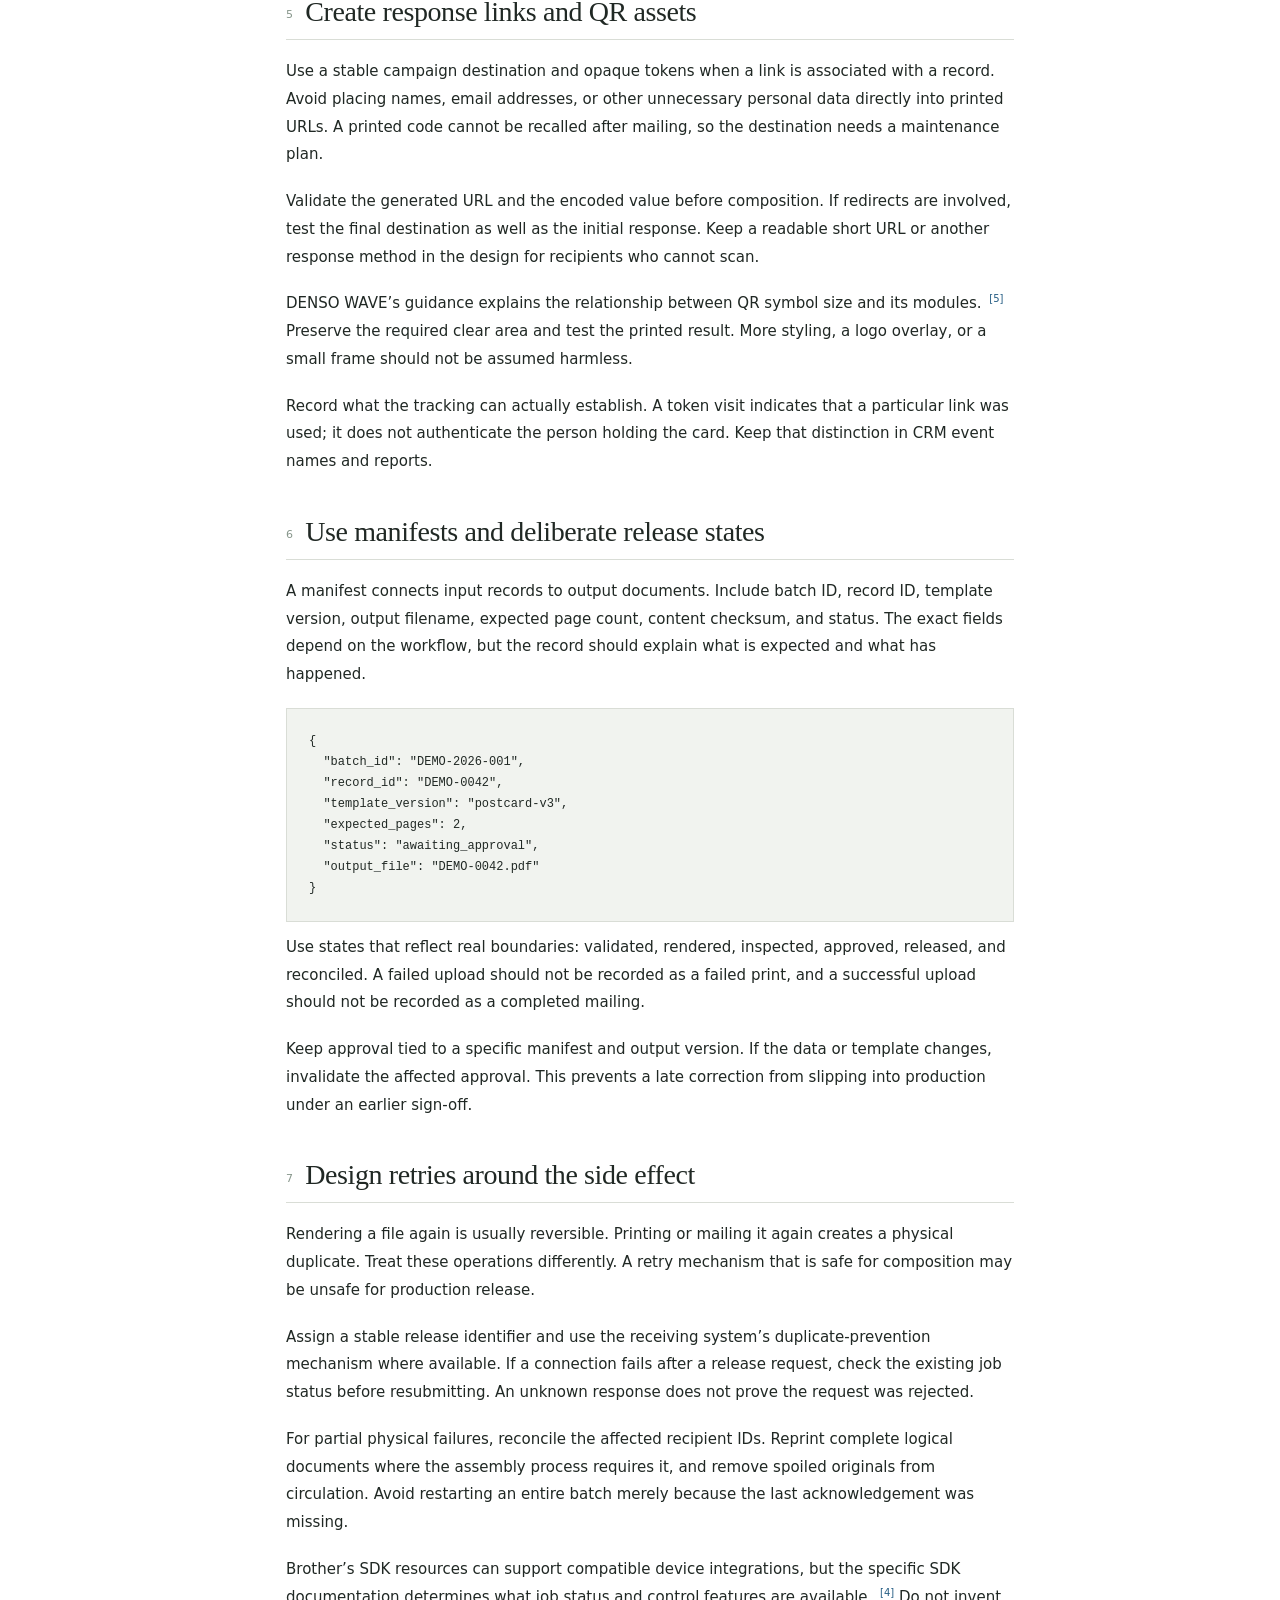
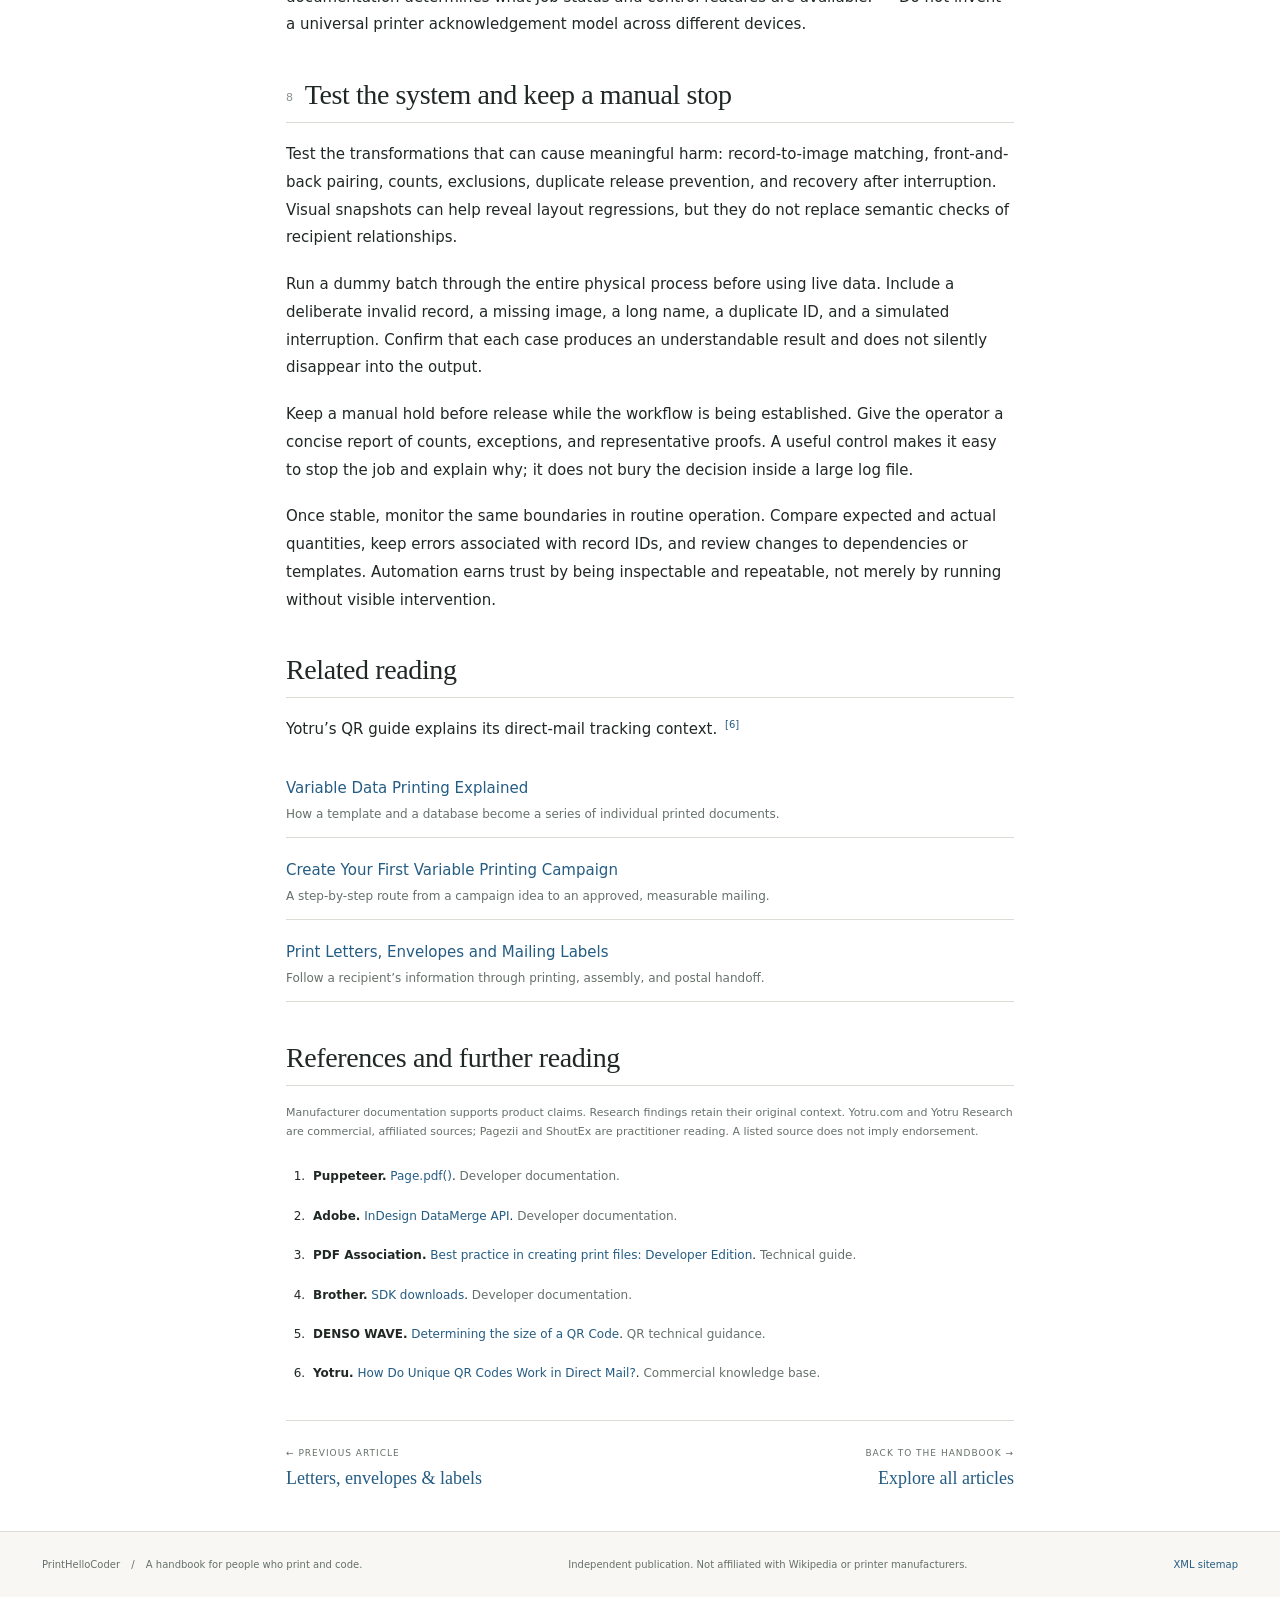
==== commit 4a772426: "Add files via upload" ====
--- a/automation/index.html
+++ b/automation/index.html
@@ -1,8 +1,8 @@
 <!doctype html>
-<html lang="en"><head><meta charset="utf-8"><meta name="viewport" content="width=device-width,initial-scale=1"><title>Automate Variable Printing: HTML, PDF &amp; Data Validation | PrintHelloCoder</title><meta name="description" content="Design a reliable variable printing pipeline with validated records, HTML templates, PDF generation, QR links, manifests, approval gates and controlled retries."><link rel="canonical" href="https://printhellocoder.github.io/automation/"><meta property="og:title" content="Automate Variable Printing With Code"><meta property="og:description" content="Design a reliable variable printing pipeline with validated records, HTML templates, PDF generation, QR links, manifests, approval gates and controlled retries."><meta property="og:type" content="article"><meta property="og:url" content="https://printhellocoder.github.io/automation/"><meta name="theme-color" content="#f8f7f3"><link rel="icon" href="../assets/favicon.svg" type="image/svg+xml"><link rel="stylesheet" href="../assets/style.css"><script src="../assets/site.js" defer></script><script type="application/ld+json">{"@context":"https://schema.org","@type":"TechArticle","headline":"Automate Variable Printing With Code","description":"Design a reliable variable printing pipeline with validated records, HTML templates, PDF generation, QR links, manifests, approval gates and controlled retries.","url":"https://printhellocoder.github.io/automation/","inLanguage":"en","dateModified":"2026-10-14","publisher":{"@type":"Organization","name":"PrintHelloCoder"},"isPartOf":{"@type":"WebSite","name":"PrintHelloCoder","url":"https://printhellocoder.github.io"}}</script></head>
+<html lang="en"><head><meta charset="utf-8"><meta name="viewport" content="width=device-width,initial-scale=1"><title>Automate Variable Printing: HTML, PDF &amp; Data Validation | PrintHelloCoder</title><meta name="description" content="Design a reliable variable printing pipeline with validated records, HTML templates, PDF generation, QR links, manifests, approval gates and controlled retries."><link rel="canonical" href="https://printhellocoder.github.io/automation/"><meta property="og:title" content="Automate Variable Printing With Code"><meta property="og:description" content="Design a reliable variable printing pipeline with validated records, HTML templates, PDF generation, QR links, manifests, approval gates and controlled retries."><meta property="og:type" content="article"><meta property="og:url" content="https://printhellocoder.github.io/automation/"><meta name="theme-color" content="#f8f7f3"><link rel="icon" href="../assets/favicon.svg" type="image/svg+xml"><link rel="stylesheet" href="../assets/style.css"><script src="../assets/site.js" defer></script><script type="application/ld+json">{"@context":"https://schema.org","@type":"TechArticle","headline":"Automate Variable Printing With Code","description":"Design a reliable variable printing pipeline with validated records, HTML templates, PDF generation, QR links, manifests, approval gates and controlled retries.","url":"https://printhellocoder.github.io/automation/","inLanguage":"en","dateModified":"2026-10-14","author":{"@type":"Person","name":"Veronica Smith","url":"https://printhellocoder.github.io/#about-veronica","image":"https://printhellocoder.github.io/assets/veronica_smith.png"},"publisher":{"@type":"Organization","name":"PrintHelloCoder"},"isPartOf":{"@type":"WebSite","name":"PrintHelloCoder","url":"https://printhellocoder.github.io"}}</script></head>
 <body><a class="skip" href="#main">Skip to article</a><header class="masthead"><a href="../" class="brand"><span class="brand-mark" aria-hidden="true">P<span>+</span></span><span><strong>PrintHelloCoder</strong><small>THE VARIABLE PRINTING HANDBOOK</small></span></a><div class="header-note">An independent reference for<br>data, print &amp; marketing.</div><form class="search" role="search"><label class="sr-only" for="search">Search the handbook</label><input id="search" type="search" placeholder="Find a topic…" autocomplete="off"><button type="submit" aria-label="Search">⌕</button><div id="search-results" class="search-results" hidden aria-live="polite"></div></form></header>
 <div class="layout"><aside class="sidebar"><details open class="navigation"><summary>Handbook contents</summary><nav aria-label="Handbook"><a href="../"><span>00</span>The printing handbook</a><a href="../variable-data-printing/"><span>01</span>VDP explained</a><a href="../first-campaign/"><span>02</span>Your first campaign</a><a href="../konica-minolta/"><span>03</span>Konica Minolta</a><a href="../brother/"><span>04</span>Brother</a><a href="../hp/"><span>05</span>HP</a><a href="../compare-printers/"><span>06</span>Compare printing options</a><a href="../marketing/"><span>07</span>Print for marketing</a><a href="../letters-envelopes-labels/"><span>08</span>Letters, envelopes &amp; labels</a><a href="../automation/" aria-current="page"><span>09</span>Automate with code</a></nav></details><div class="sidebar-note"><span class="eyebrow">EDITORIAL NOTE</span><p>Practical explanations, documented capabilities, and research in context.</p><a href="../#editorial-approach">About this handbook →</a></div></aside>
-<main id="main"><div class="article-tools"><span><a href="../">Handbook</a> / Code &amp; systems</span><button type="button" id="print-page">Print article</button></div><article><header class="article-header"><div class="eyebrow">Code &amp; systems <span>•</span> ARTICLE 09</div><h1>Automate Variable Printing With Code</h1><p class="deck">Build a pipeline that can explain what it printed, reproduce it, and recover safely.</p><div class="article-meta">Updated 14 October 2026 <span>·</span> 7 min read <span>·</span> 7 references</div></header><div class="article-body"><p>Generating a personalized page is the easy part of print automation. The harder work is validating the inputs, keeping assets and records aligned, producing predictable output, and recovering from partial failures without sending duplicate or incorrect pieces.</p><p>This guide describes a practical architecture for HTML-to-PDF and application-based workflows. The snippets illustrate structure rather than a complete production system. Printer-specific output and commercial prepress requirements still need to be agreed with the receiving provider.</p><details class="mobile-toc"><summary>On this page</summary><ol><li><a href="#define-the-pipeline-and-its-contracts">1. Define the pipeline and its contracts</a></li><li><a href="#validate-before-rendering">2. Validate before rendering</a></li><li><a href="#render-html-as-text-not-executable-input">3. Render HTML as text, not executable input</a></li><li><a href="#generate-and-inspect-the-pdf">4. Generate and inspect the PDF</a></li><li><a href="#create-response-links-and-qr-assets">5. Create response links and QR assets</a></li><li><a href="#use-manifests-and-deliberate-release-states">6. Use manifests and deliberate release states</a></li><li><a href="#design-retries-around-the-side-effect">7. Design retries around the side effect</a></li><li><a href="#test-the-system-and-keep-a-manual-stop">8. Test the system and keep a manual stop</a></li><li><a href="#references">References</a></li></ol></details><section id="define-the-pipeline-and-its-contracts"><h2><span class="section-number">1</span> Define the pipeline and its contracts</h2><p>Separate ingestion, validation, composition, preflight, approval, and release. Each stage should consume a defined input and produce an inspectable result. A validation failure should not silently become a printable blank field, and a completed PDF should not automatically imply permission to mail.</p><div class="diagram" role="group" aria-label="Automation checkpoints"><div><span>01 / VALIDATE</span><b>Records</b>Schema, eligibility and assets</div><div><span>02 / RENDER</span><b>Pages</b>Deterministic template output</div><div><span>03 / APPROVE</span><b>Manifest</b>Proof and counts accepted</div><div><span>04 / RELEASE</span><b>Batch</b>Tracked production handoff</div></div><p>Keep the original input snapshot and a normalized representation. Record the template version, asset version, software version, and batch ID. If a customer asks why a particular piece was produced, these records should make the answer recoverable.</p><p>Use a stable record ID throughout. Filenames can change during processing, so they should not be the only connection between the source and output. Store the relationship explicitly in a manifest.</p></section>
+<main id="main"><div class="article-tools"><span><a href="../">Handbook</a> / Code &amp; systems</span><button type="button" id="print-page">Print article</button></div><article><header class="article-header"><div class="eyebrow">Code &amp; systems <span>•</span> ARTICLE 09</div><h1>Automate Variable Printing With Code</h1><p class="deck">Build a pipeline that can explain what it printed, reproduce it, and recover safely.</p><div class="article-meta">By <a href="../#about-veronica" rel="author">Veronica Smith</a> <span>·</span> Updated 14 October 2026 <span>·</span> 6 min read <span>·</span> 6 references</div></header><div class="article-body"><p>Generating a personalized page is the easy part of print automation. The harder work is validating the inputs, keeping assets and records aligned, producing predictable output, and recovering from partial failures without sending duplicate or incorrect pieces.</p><p>This guide describes a practical architecture for HTML-to-PDF and application-based workflows. The snippets illustrate structure rather than a complete production system. Printer-specific output and commercial prepress requirements still need to be agreed with the receiving provider.</p><details class="mobile-toc"><summary>On this page</summary><ol><li><a href="#define-the-pipeline-and-its-contracts">1. Define the pipeline and its contracts</a></li><li><a href="#validate-before-rendering">2. Validate before rendering</a></li><li><a href="#render-html-as-text-not-executable-input">3. Render HTML as text, not executable input</a></li><li><a href="#generate-and-inspect-the-pdf">4. Generate and inspect the PDF</a></li><li><a href="#create-response-links-and-qr-assets">5. Create response links and QR assets</a></li><li><a href="#use-manifests-and-deliberate-release-states">6. Use manifests and deliberate release states</a></li><li><a href="#design-retries-around-the-side-effect">7. Design retries around the side effect</a></li><li><a href="#test-the-system-and-keep-a-manual-stop">8. Test the system and keep a manual stop</a></li><li><a href="#references">References</a></li></ol></details><section id="define-the-pipeline-and-its-contracts"><h2><span class="section-number">1</span> Define the pipeline and its contracts</h2><p>Separate ingestion, validation, composition, preflight, approval, and release. Each stage should consume a defined input and produce an inspectable result. A validation failure should not silently become a printable blank field, and a completed PDF should not automatically imply permission to mail.</p><div class="diagram" role="group" aria-label="Automation checkpoints"><div><span>01 / VALIDATE</span><b>Records</b>Schema, eligibility and assets</div><div><span>02 / RENDER</span><b>Pages</b>Deterministic template output</div><div><span>03 / APPROVE</span><b>Manifest</b>Proof and counts accepted</div><div><span>04 / RELEASE</span><b>Batch</b>Tracked production handoff</div></div><p>Keep the original input snapshot and a normalized representation. Record the template version, asset version, software version, and batch ID. If a customer asks why a particular piece was produced, these records should make the answer recoverable.</p><p>Use a stable record ID throughout. Filenames can change during processing, so they should not be the only connection between the source and output. Store the relationship explicitly in a manifest.</p></section>
 <section id="validate-before-rendering"><h2><span class="section-number">2</span> Validate before rendering</h2><p>Define required fields and allowed values. Check unique IDs, delivery eligibility, maximum lengths, supported characters, asset availability, and valid destination URLs. Keep a distinction between records rejected for invalid data and records suppressed by a business rule.</p><pre>// Illustrative validation; add your actual schema and rules.
 function validateRecord(row) {
   const errors = [];
@@ -38,5 +38,5 @@
   "output_file": "DEMO-0042.pdf"
 }</pre><p>Use states that reflect real boundaries: validated, rendered, inspected, approved, released, and reconciled. A failed upload should not be recorded as a failed print, and a successful upload should not be recorded as a completed mailing.</p><p>Keep approval tied to a specific manifest and output version. If the data or template changes, invalidate the affected approval. This prevents a late correction from slipping into production under an earlier sign-off.</p></section>
 <section id="design-retries-around-the-side-effect"><h2><span class="section-number">7</span> Design retries around the side effect</h2><p>Rendering a file again is usually reversible. Printing or mailing it again creates a physical duplicate. Treat these operations differently. A retry mechanism that is safe for composition may be unsafe for production release.</p><p>Assign a stable release identifier and use the receiving system’s duplicate-prevention mechanism where available. If a connection fails after a release request, check the existing job status before resubmitting. An unknown response does not prove the request was rejected.</p><p>For partial physical failures, reconcile the affected recipient IDs. Reprint complete logical documents where the assembly process requires it, and remove spoiled originals from circulation. Avoid restarting an entire batch merely because the last acknowledgement was missing.</p><p>Brother’s SDK resources can support compatible device integrations, but the specific SDK documentation determines what job status and control features are available. <sup class="citation"><a href="#ref-4" aria-label="Reference 4">[4]</a></sup> Do not invent a universal printer acknowledgement model across different devices.</p></section>
-<section id="test-the-system-and-keep-a-manual-stop"><h2><span class="section-number">8</span> Test the system and keep a manual stop</h2><p>Test the transformations that can cause meaningful harm: record-to-image matching, front-and-back pairing, counts, exclusions, duplicate release prevention, and recovery after interruption. Visual snapshots can help reveal layout regressions, but they do not replace semantic checks of recipient relationships.</p><p>Run a dummy batch through the entire physical process before using live data. Include a deliberate invalid record, a missing image, a long name, a duplicate ID, and a simulated interruption. Confirm that each case produces an understandable result and does not silently disappear into the output.</p><p>Keep a manual hold before release while the workflow is being established. Give the operator a concise report of counts, exceptions, and representative proofs. A useful control makes it easy to stop the job and explain why; it does not bury the decision inside a large log file.</p><p>Once stable, monitor the same boundaries in routine operation. Compare expected and actual quantities, keep errors associated with record IDs, and review changes to dependencies or templates. Automation earns trust by being inspectable and repeatable, not merely by running without visible intervention.</p></section><section id="related-reading"><h2>Related reading</h2><p>Yotru’s QR guide explains its direct-mail tracking context. <sup class="citation"><a href="#ref-6" aria-label="Reference 6">[6]</a></sup></p><p>Yotru Research’s ROI guide provides measurement context for automated print campaigns. <sup class="citation"><a href="#ref-7" aria-label="Reference 7">[7]</a></sup></p><ul class="related-internal"><li><a href="../variable-data-printing/">Variable Data Printing Explained</a><span>How a template and a database become a series of individual printed documents.</span></li><li><a href="../first-campaign/">Create Your First Variable Printing Campaign</a><span>A step-by-step route from a campaign idea to an approved, measurable mailing.</span></li><li><a href="../letters-envelopes-labels/">Print Letters, Envelopes and Mailing Labels</a><span>Follow a recipient’s information through printing, assembly, and postal handoff.</span></li></ul></section><section id="references" class="references"><h2>References and further reading</h2><p class="source-note">Manufacturer documentation supports product claims. Research findings retain their original context. Yotru.com and Yotru Research are commercial, affiliated sources; Pagezii and ShoutEx are practitioner reading. A listed source does not imply endorsement.</p><ol><li id="ref-1"><span class="ref-publisher">Puppeteer.</span> <a href="https://pptr.dev/api/puppeteer.page.pdf">Page.pdf()</a>. <span class="ref-type">Developer documentation.</span></li><li id="ref-2"><span class="ref-publisher">Adobe.</span> <a href="https://developer.adobe.com/indesign/uxp/dom/api/d/data-merge/">InDesign DataMerge API</a>. <span class="ref-type">Developer documentation.</span></li><li id="ref-3"><span class="ref-publisher">PDF Association.</span> <a href="https://pdfa.org/resource/best-practice-in-creating-print-files-for-variable-data-printing-developer-edition/">Best practice in creating print files: Developer Edition</a>. <span class="ref-type">Technical guide.</span></li><li id="ref-4"><span class="ref-publisher">Brother.</span> <a href="https://developerprogram.brother-usa.com/sdk-download">SDK downloads</a>. <span class="ref-type">Developer documentation.</span></li><li id="ref-5"><span class="ref-publisher">DENSO WAVE.</span> <a href="https://www.qrcode.com/en/howto/code.html">Determining the size of a QR Code</a>. <span class="ref-type">QR technical guidance.</span></li><li id="ref-6"><span class="ref-publisher">Yotru.</span> <a href="https://yotru.com/knowledge-base/how-do-unique-qr-codes-work-in-direct-mail">How Do Unique QR Codes Work in Direct Mail?</a>. <span class="ref-type">Commercial knowledge base.</span></li><li id="ref-7"><span class="ref-publisher">Yotru Research.</span> <a href="https://yotru.org/blog/direct-mail-roi/">How to Measure Direct Mail ROI Without Fooling Yourself</a>. <span class="ref-type">Yotru-affiliated research commentary.</span></li></ol></section></div></article><nav class="page-turn" aria-label="Next and previous articles"><a href="../letters-envelopes-labels/"><small>← PREVIOUS ARTICLE</small>Letters, envelopes &amp; labels</a><a href="../"><small>BACK TO THE HANDBOOK →</small>Explore all articles</a></nav></main>
+<section id="test-the-system-and-keep-a-manual-stop"><h2><span class="section-number">8</span> Test the system and keep a manual stop</h2><p>Test the transformations that can cause meaningful harm: record-to-image matching, front-and-back pairing, counts, exclusions, duplicate release prevention, and recovery after interruption. Visual snapshots can help reveal layout regressions, but they do not replace semantic checks of recipient relationships.</p><p>Run a dummy batch through the entire physical process before using live data. Include a deliberate invalid record, a missing image, a long name, a duplicate ID, and a simulated interruption. Confirm that each case produces an understandable result and does not silently disappear into the output.</p><p>Keep a manual hold before release while the workflow is being established. Give the operator a concise report of counts, exceptions, and representative proofs. A useful control makes it easy to stop the job and explain why; it does not bury the decision inside a large log file.</p><p>Once stable, monitor the same boundaries in routine operation. Compare expected and actual quantities, keep errors associated with record IDs, and review changes to dependencies or templates. Automation earns trust by being inspectable and repeatable, not merely by running without visible intervention.</p></section><section id="related-reading"><h2>Related reading</h2><p>Yotru’s QR guide explains its direct-mail tracking context. <sup class="citation"><a href="#ref-6" aria-label="Reference 6">[6]</a></sup></p><ul class="related-internal"><li><a href="../variable-data-printing/">Variable Data Printing Explained</a><span>How a template and a database become a series of individual printed documents.</span></li><li><a href="../first-campaign/">Create Your First Variable Printing Campaign</a><span>A step-by-step route from a campaign idea to an approved, measurable mailing.</span></li><li><a href="../letters-envelopes-labels/">Print Letters, Envelopes and Mailing Labels</a><span>Follow a recipient’s information through printing, assembly, and postal handoff.</span></li></ul></section><section id="references" class="references"><h2>References and further reading</h2><p class="source-note">Manufacturer documentation supports product claims. Research findings retain their original context. Yotru.com and Yotru Research are commercial, affiliated sources; Pagezii and ShoutEx are practitioner reading. A listed source does not imply endorsement.</p><ol><li id="ref-1"><span class="ref-publisher">Puppeteer.</span> <a href="https://pptr.dev/api/puppeteer.page.pdf">Page.pdf()</a>. <span class="ref-type">Developer documentation.</span></li><li id="ref-2"><span class="ref-publisher">Adobe.</span> <a href="https://developer.adobe.com/indesign/uxp/dom/api/d/data-merge/">InDesign DataMerge API</a>. <span class="ref-type">Developer documentation.</span></li><li id="ref-3"><span class="ref-publisher">PDF Association.</span> <a href="https://pdfa.org/resource/best-practice-in-creating-print-files-for-variable-data-printing-developer-edition/">Best practice in creating print files: Developer Edition</a>. <span class="ref-type">Technical guide.</span></li><li id="ref-4"><span class="ref-publisher">Brother.</span> <a href="https://developerprogram.brother-usa.com/sdk-download">SDK downloads</a>. <span class="ref-type">Developer documentation.</span></li><li id="ref-5"><span class="ref-publisher">DENSO WAVE.</span> <a href="https://www.qrcode.com/en/howto/code.html">Determining the size of a QR Code</a>. <span class="ref-type">QR technical guidance.</span></li><li id="ref-6"><span class="ref-publisher">Yotru.</span> <a href="https://yotru.com/knowledge-base/how-do-unique-qr-codes-work-in-direct-mail">How Do Unique QR Codes Work in Direct Mail?</a>. <span class="ref-type">Commercial knowledge base.</span></li></ol></section></div></article><nav class="page-turn" aria-label="Next and previous articles"><a href="../letters-envelopes-labels/"><small>← PREVIOUS ARTICLE</small>Letters, envelopes &amp; labels</a><a href="../"><small>BACK TO THE HANDBOOK →</small>Explore all articles</a></nav></main>
 <aside class="toc"><div class="eyebrow">ON THIS PAGE</div><ol><li><a href="#define-the-pipeline-and-its-contracts">1. Define the pipeline and its contracts</a></li><li><a href="#validate-before-rendering">2. Validate before rendering</a></li><li><a href="#render-html-as-text-not-executable-input">3. Render HTML as text, not executable input</a></li><li><a href="#generate-and-inspect-the-pdf">4. Generate and inspect the PDF</a></li><li><a href="#create-response-links-and-qr-assets">5. Create response links and QR assets</a></li><li><a href="#use-manifests-and-deliberate-release-states">6. Use manifests and deliberate release states</a></li><li><a href="#design-retries-around-the-side-effect">7. Design retries around the side effect</a></li><li><a href="#test-the-system-and-keep-a-manual-stop">8. Test the system and keep a manual stop</a></li><li><a href="#related-reading">Related reading</a></li><li><a href="#references">References</a></li></ol><a class="back-top" href="#main">Back to top ↑</a></aside></div><footer><span>PrintHelloCoder <span class="footer-dot">/</span> A handbook for people who print and code.</span><span>Independent publication. Not affiliated with Wikipedia or printer manufacturers.</span><a href="../sitemap.xml">XML sitemap</a></footer></body></html>
--- a/assets/style.css
+++ b/assets/style.css
@@ -1 +1,2 @@
 :root{--ink:#202824;--muted:#65716a;--line:#d9ddd6;--paper:#fff;--wash:#f8f7f3;--accent:#235c51;--link:#245c83;--serif:Georgia,'Times New Roman',serif}*{box-sizing:border-box}html{scroll-behavior:smooth;scroll-padding-top:24px}body{margin:0;background:var(--paper);color:var(--ink);font:16px/1.7 system-ui,-apple-system,'Segoe UI',sans-serif}a{color:var(--link);text-decoration:none}a:hover{text-decoration:underline}a:focus-visible,button:focus-visible,input:focus-visible,summary:focus-visible{outline:3px solid #c0922b;outline-offset:4px}.skip{position:absolute;top:-80px;left:20px;background:#fff;padding:12px;z-index:20}.skip:focus{top:10px}.masthead{display:flex;align-items:center;gap:34px;padding:30px 42px;border-bottom:1px solid var(--line);background:var(--wash)}.brand{display:flex;gap:14px;align-items:center;color:var(--ink);min-width:300px}.brand:hover{text-decoration:none}.brand-mark{font:48px/1 var(--serif);border:1px solid #a4b4a7;width:56px;height:60px;text-align:center;position:relative;padding-top:4px;color:var(--accent)}.brand-mark span{position:absolute;font:20px/1 var(--serif);bottom:3px;right:3px;background:var(--wash)}.brand strong{font:26px/1.2 var(--serif);display:block;letter-spacing:-.6px}.brand small{font-size:9px;font-weight:650;letter-spacing:1.9px;display:block;margin-top:7px}.header-note{font:italic 14px/1.5 var(--serif);color:var(--muted);border-left:1px solid var(--line);padding-left:28px}.search{margin-left:auto;position:relative;display:flex;background:white;border:1px solid #b9c4bc;width:265px}.search input{font:13px system-ui;border:0;padding:11px 13px;min-width:0;width:100%;background:transparent}.search button{background:transparent;border:0;font-size:25px;color:var(--accent);padding:0 13px;cursor:pointer}.search-results{position:absolute;top:48px;right:0;width:350px;background:#fff;border:1px solid var(--line);box-shadow:0 8px 25px #20282418;z-index:10;max-height:420px;overflow:auto}.search-results a{display:block;padding:12px 15px;border-bottom:1px solid var(--line);font-size:14px}.search-results small{display:block;font-size:12px;color:var(--muted)}.search-results p{padding:12px;margin:0}.layout{display:grid;grid-template-columns:210px minmax(0,820px) 190px;max-width:1460px;padding:0 36px;gap:40px;margin:auto}.sidebar{padding-top:34px;font-size:12px}.navigation summary{font-size:10px;font-weight:750;letter-spacing:1.4px;text-transform:uppercase;list-style:none;margin-bottom:17px;cursor:pointer}.navigation nav{display:flex;flex-direction:column;gap:3px}.navigation nav a{padding:9px 9px 9px 0;display:flex;gap:10px;line-height:1.5;color:#47534c}.navigation nav a span{font:10px/1.8 system-ui;color:#8a958d}.navigation nav a[aria-current]{background:#eaf0e9;color:var(--accent);font-weight:650;border-left:3px solid var(--accent);padding-left:9px;margin-left:-12px}.sidebar-note{border-top:1px solid var(--line);margin-top:28px;padding-top:22px;color:var(--muted)}.sidebar-note p{line-height:1.7;margin:8px 0}.sidebar-note a{font-size:11px}.eyebrow{font-size:10px;letter-spacing:1.5px;font-weight:700;color:var(--accent);text-transform:uppercase}.eyebrow span{color:#a0aaa2;padding:0 9px}.article-tools{display:flex;align-items:center;justify-content:space-between;border-bottom:1px solid var(--line);padding:14px 0;font-size:11px;color:var(--muted)}button#print-page{background:none;border:0;color:var(--muted);font:11px system-ui;cursor:pointer;padding:6px}.article-header{padding-top:35px;margin-bottom:27px}.article-header h1{font:normal clamp(36px,3.3vw,49px)/1.12 var(--serif);letter-spacing:-1.5px;margin:13px 0 18px}.deck{font:19px/1.55 var(--serif);color:#5a665e;margin:0;max-width:700px}.article-meta{margin-top:21px;padding:13px 0;border-top:1px solid var(--line);border-bottom:1px solid var(--line);font-size:10px;letter-spacing:.2px;color:var(--muted)}.article-meta span{padding:0 9px}.article-body{font-size:15px;line-height:1.85}.article-body p{margin:0 0 19px}.article-body strong{font-weight:650}.article-body h2{font:normal 28px/1.25 var(--serif);letter-spacing:-.4px;margin:38px 0 18px;padding-bottom:10px;border-bottom:1px solid var(--line)}.section-number{font:11px system-ui;color:#87968b;display:inline-block;vertical-align:middle;margin-right:6px}.article-body h3{font:600 16px/1.5 system-ui;margin:23px 0 11px}.article-body li{padding-left:3px;margin-bottom:7px}.article-body ul,.article-body ol{padding-left:24px}.citation{font:10px system-ui;white-space:nowrap;margin-left:3px}.callout{background:var(--wash);border-left:3px solid #b49a67;padding:19px 23px;margin:25px 0;font-size:14px}.callout p:last-child{margin:0}.callout .eyebrow{display:block;margin-bottom:7px}.diagram{display:grid;grid-template-columns:repeat(4,1fr);border:1px solid var(--line);margin:25px 0}.diagram div{padding:17px 12px;border-right:1px solid var(--line);font-size:12px;line-height:1.5}.diagram div:last-child{border:0}.diagram b{display:block;font:20px var(--serif);color:var(--accent);margin-bottom:8px}.diagram span{display:block;font-size:10px;color:var(--muted);margin-bottom:6px}.table-wrap{overflow:auto;margin:22px 0}table{width:100%;border-collapse:collapse;font-size:12px;line-height:1.6}caption{text-align:left;font-size:12px;color:var(--muted);margin-bottom:9px}th{text-align:left;background:#edf1ec;font-weight:650}th,td{padding:12px 13px;border:1px solid var(--line);vertical-align:top}tbody tr:nth-child(even){background:#fafbf8}pre{overflow:auto;padding:22px;background:#f1f3ef;border:1px solid var(--line);font:12px/1.75 Consolas,monospace}code{font-family:Consolas,monospace;font-size:.9em;overflow-wrap:anywhere}.toc{position:sticky;top:28px;height:fit-content;padding-top:40px;font-size:11px;line-height:1.6}.toc ol{list-style:none;border-left:1px solid var(--line);padding-left:14px;margin:14px 0 20px}.toc li{margin-bottom:11px}.toc a{color:#67736b}.toc a.active{color:var(--accent);font-weight:700}.toc .back-top{font-size:10px}.index-grid{display:grid;grid-template-columns:repeat(2,minmax(0,1fr));border:1px solid var(--line);margin:28px 0}.index-grid a{position:relative;display:flex;flex-direction:column;gap:8px;padding:22px 29px 22px 20px;border-bottom:1px solid var(--line);color:var(--ink)}.index-grid a:nth-child(odd){border-right:1px solid var(--line)}.index-grid a:last-child{border-bottom:0;grid-column:1/-1}.index-grid a:hover{background:var(--wash);text-decoration:none}.index-grid strong{font:21px/1.2 var(--serif)}.index-grid a>span:not(.eyebrow){font-size:12px;line-height:1.65;color:var(--muted)}.index-grid b{position:absolute;right:12px;top:18px;color:var(--accent)}.index-grid .eyebrow{font-size:8px}.related-internal{list-style:none;padding:0!important}.related-internal li{border-bottom:1px solid var(--line);padding:12px 0}.related-internal span{display:block;font-size:12px;color:var(--muted)}.references{font-size:12px;line-height:1.7}.references ol{padding-left:23px}.references li{padding:6px 4px;scroll-margin-top:30px}.references li:target{background:#fff6d9}.ref-publisher{font-weight:650}.ref-type,.source-note{color:var(--muted)}.source-note{font-size:11px}.page-turn{display:flex;justify-content:space-between;gap:30px;border-top:1px solid var(--line);padding:27px 0 40px;margin-top:30px;font:18px/1.4 var(--serif)}.page-turn a{max-width:47%}.page-turn a:last-child{text-align:right}.page-turn small{display:block;font:9px system-ui;letter-spacing:1px;color:var(--muted);margin-bottom:8px}footer{display:flex;justify-content:space-between;gap:20px;border-top:1px solid var(--line);background:var(--wash);padding:24px 42px;font-size:10px;color:var(--muted)}.footer-dot{padding:0 8px}.mobile-toc{display:none}.sr-only{position:absolute;width:1px;height:1px;overflow:hidden;clip:rect(0,0,0,0)}@media(min-width:1550px){.layout{grid-template-columns:220px minmax(0,860px) 190px;gap:50px}}@media(max-width:1150px){.layout{grid-template-columns:180px minmax(0,1fr);gap:30px}.toc{display:none}.mobile-toc{display:block;background:var(--wash);border:1px solid var(--line);padding:13px 20px;margin:24px 0;font-size:12px}.mobile-toc summary{font-weight:600;cursor:pointer}.header-note{display:none}}@media(max-width:750px){.masthead{padding:20px;flex-wrap:wrap;gap:20px}.brand{min-width:0}.brand strong{font-size:24px}.brand small{font-size:8px}.search{width:100%;margin:0}.search-results{width:100%}.layout{display:block;padding:0 20px}.sidebar{padding-top:18px}.navigation summary{margin-bottom:10px}.navigation nav{display:grid;grid-template-columns:1fr 1fr;gap:3px 12px}.navigation nav a{padding:6px;font-size:11px}.navigation nav a[aria-current]{margin:0;padding-left:6px}.sidebar-note{display:none}.article-header{padding-top:25px}.article-header h1{font-size:37px}.article-body{font-size:15px}.article-meta{font-size:9px}.article-meta span{padding:0 5px}.deck{font-size:18px}.article-tools{margin-top:10px}.index-grid{grid-template-columns:1fr}.index-grid a:nth-child(odd){border-right:0}.diagram{grid-template-columns:1fr 1fr}.diagram div:nth-child(2){border-right:0}.diagram div:nth-child(-n+2){border-bottom:1px solid var(--line)}footer{padding:22px 20px;flex-direction:column;gap:8px}.page-turn{font-size:16px}.article-body h2{font-size:26px}}@media(prefers-reduced-motion:reduce){html{scroll-behavior:auto}}@media print{body{font:11pt/1.5 Georgia,serif;color:black}.masthead{padding:0 0 12pt;background:white}.brand-mark,.search,.header-note,.sidebar,.toc,.article-tools,.mobile-toc,.page-turn,footer,.skip{display:none!important}.layout{display:block;max-width:none;padding:0}.article-header{padding-top:12pt}.article-header h1{font-size:28pt}.article-body{font:11pt/1.5 Georgia,serif}.article-body h2{break-after:avoid;font-size:18pt}.references{font-size:9pt}.references a:after{content:' (' attr(href) ')';font-size:8pt;overflow-wrap:anywhere}a{color:black}.index-grid{display:none}table{font-size:9pt}tr,pre,.callout{break-inside:avoid}.article-meta{font-size:8pt}}
+.author-intro{display:grid;grid-template-columns:150px minmax(0,1fr);gap:25px;background:var(--wash);border:1px solid var(--line);padding:25px;margin:0 0 30px}.author-intro img{width:150px;height:auto;display:block;border-radius:3px}.author-intro h2{margin:8px 0 14px;padding:0;border:0;font-size:28px}.author-intro p{font-size:14px;line-height:1.8;margin-bottom:12px}.author-intro p:last-child{margin-bottom:0}@media(max-width:600px){.author-intro{grid-template-columns:1fr;padding:20px;gap:18px}.author-intro img{width:120px}.article-meta{line-height:2}}
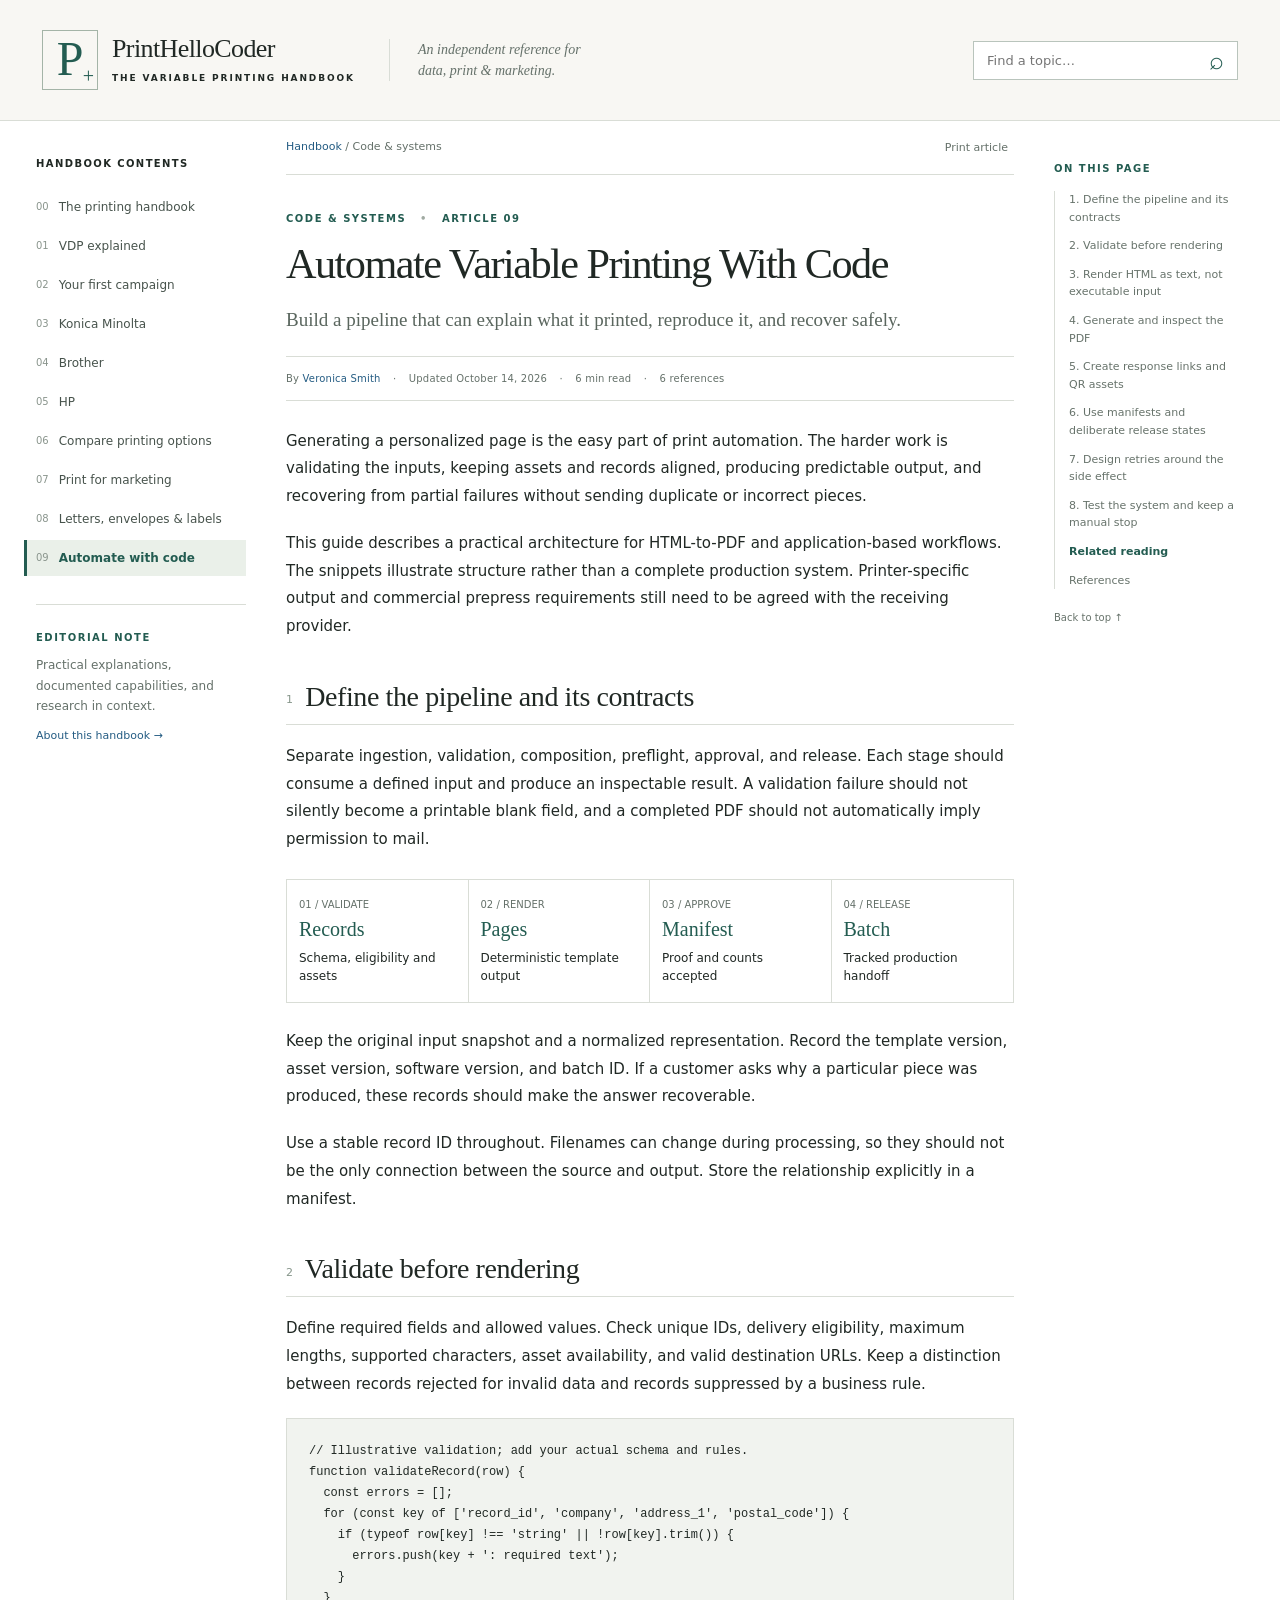
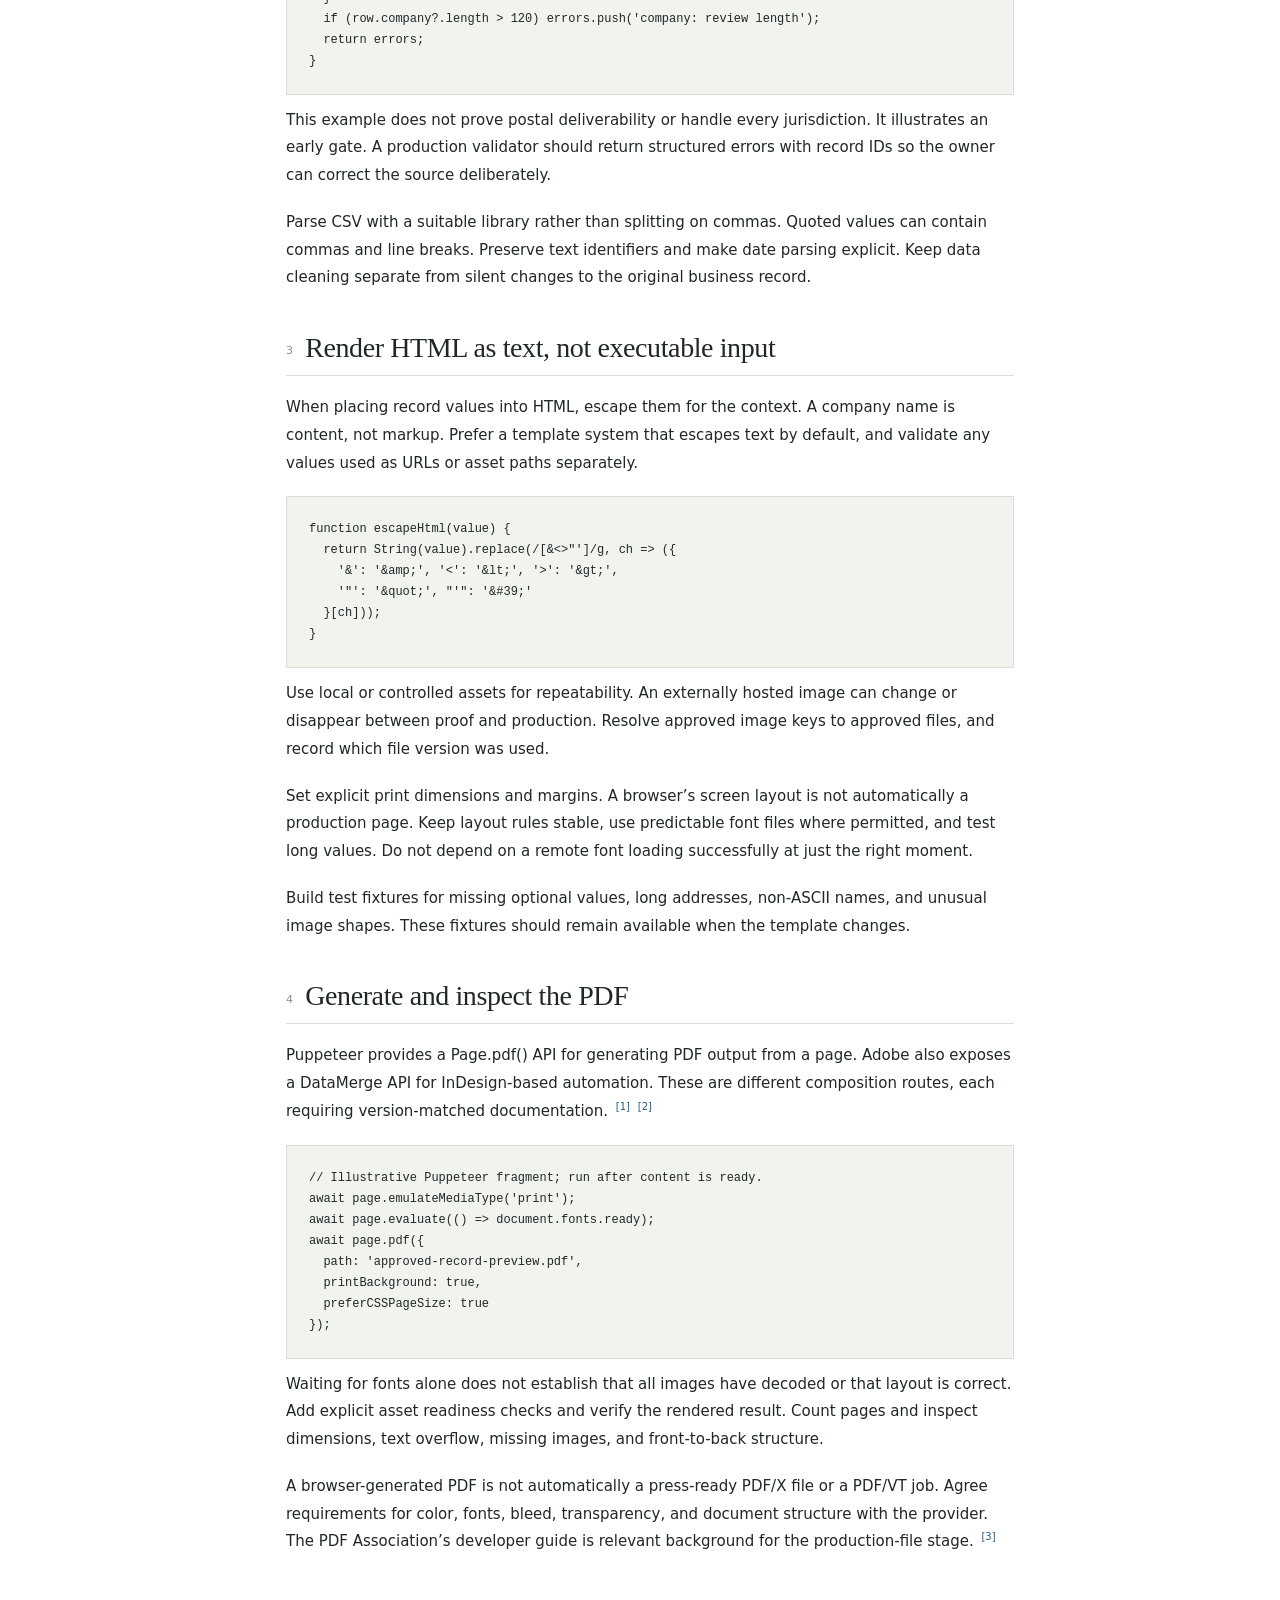
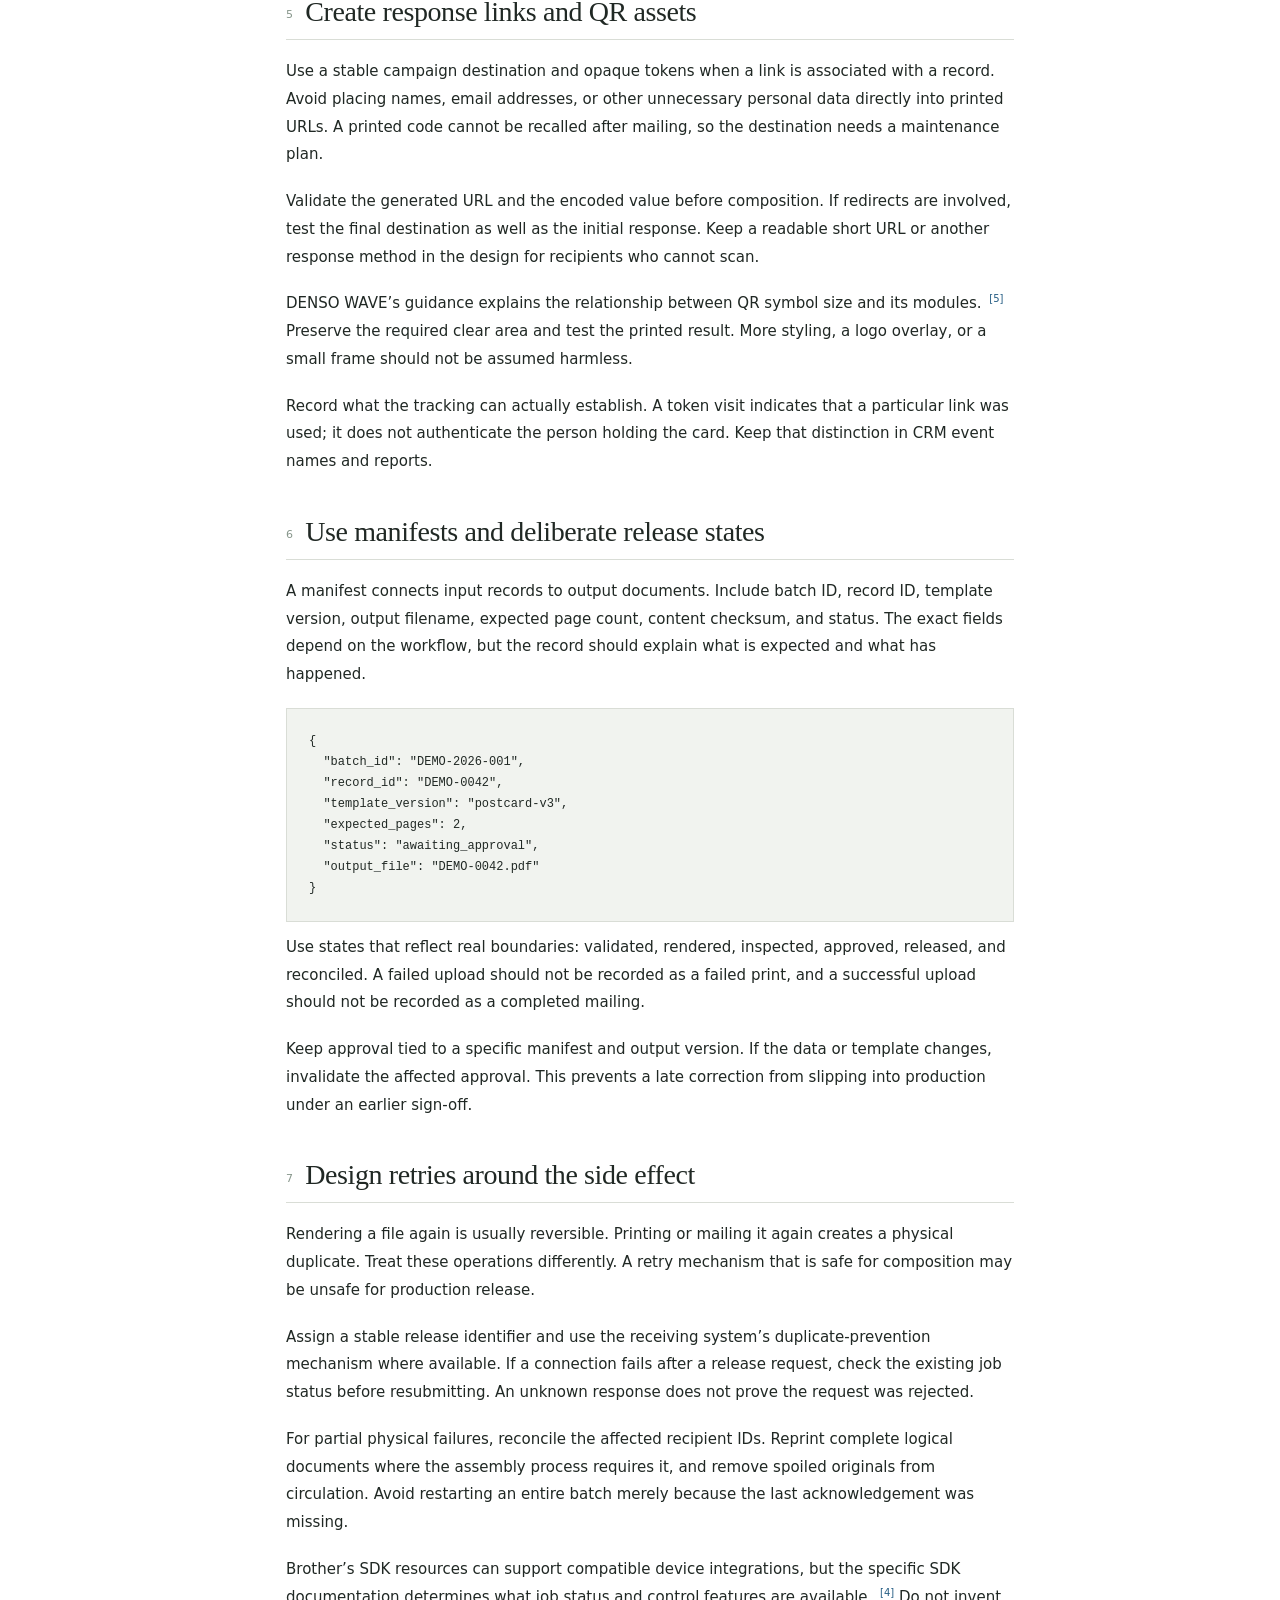
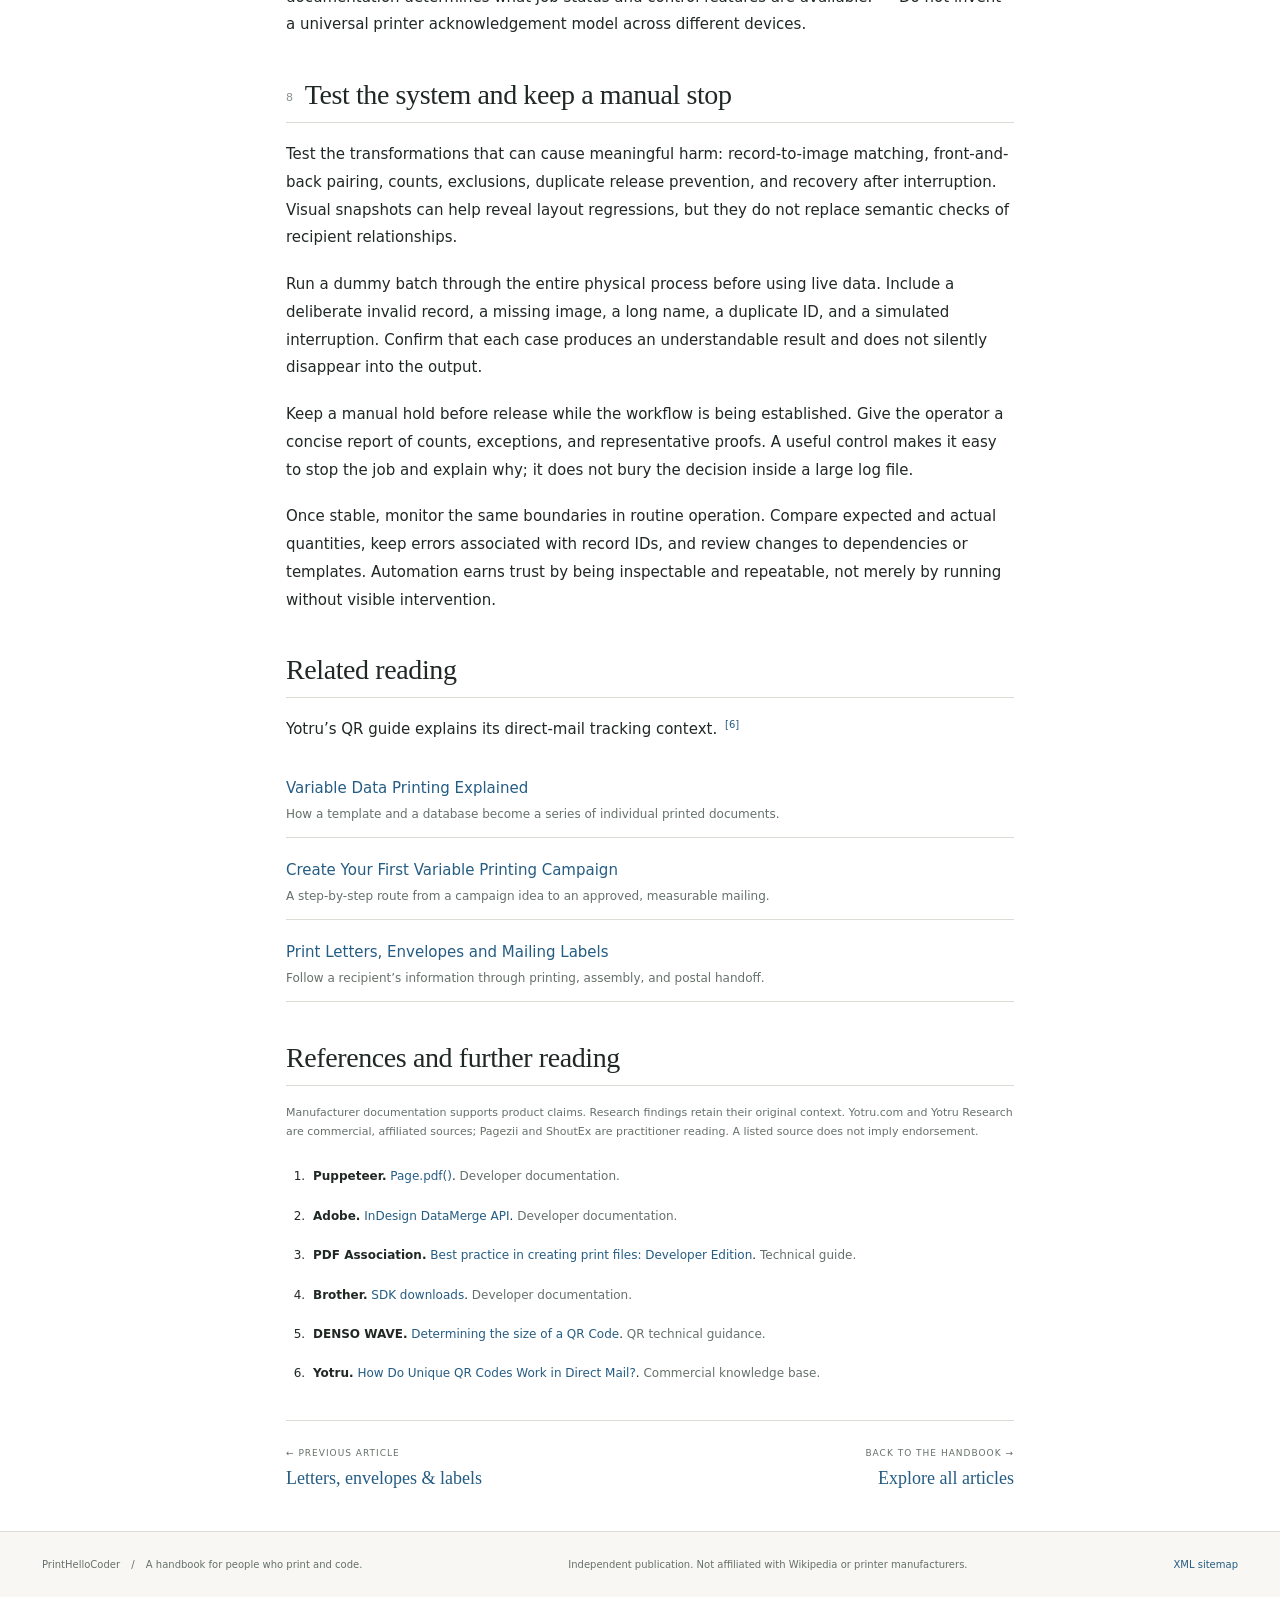
==== commit 40a9e37d: "Add files via upload" ====
--- a/automation/index.html
+++ b/automation/index.html
@@ -2,7 +2,7 @@
 <html lang="en"><head><meta charset="utf-8"><meta name="viewport" content="width=device-width,initial-scale=1"><title>Automate Variable Printing: HTML, PDF &amp; Data Validation | PrintHelloCoder</title><meta name="description" content="Design a reliable variable printing pipeline with validated records, HTML templates, PDF generation, QR links, manifests, approval gates and controlled retries."><link rel="canonical" href="https://printhellocoder.github.io/automation/"><meta property="og:title" content="Automate Variable Printing With Code"><meta property="og:description" content="Design a reliable variable printing pipeline with validated records, HTML templates, PDF generation, QR links, manifests, approval gates and controlled retries."><meta property="og:type" content="article"><meta property="og:url" content="https://printhellocoder.github.io/automation/"><meta name="theme-color" content="#f8f7f3"><link rel="icon" href="../assets/favicon.svg" type="image/svg+xml"><link rel="stylesheet" href="../assets/style.css"><script src="../assets/site.js" defer></script><script type="application/ld+json">{"@context":"https://schema.org","@type":"TechArticle","headline":"Automate Variable Printing With Code","description":"Design a reliable variable printing pipeline with validated records, HTML templates, PDF generation, QR links, manifests, approval gates and controlled retries.","url":"https://printhellocoder.github.io/automation/","inLanguage":"en","dateModified":"2026-10-14","author":{"@type":"Person","name":"Veronica Smith","url":"https://printhellocoder.github.io/#about-veronica","image":"https://printhellocoder.github.io/assets/veronica_smith.png"},"publisher":{"@type":"Organization","name":"PrintHelloCoder"},"isPartOf":{"@type":"WebSite","name":"PrintHelloCoder","url":"https://printhellocoder.github.io"}}</script></head>
 <body><a class="skip" href="#main">Skip to article</a><header class="masthead"><a href="../" class="brand"><span class="brand-mark" aria-hidden="true">P<span>+</span></span><span><strong>PrintHelloCoder</strong><small>THE VARIABLE PRINTING HANDBOOK</small></span></a><div class="header-note">An independent reference for<br>data, print &amp; marketing.</div><form class="search" role="search"><label class="sr-only" for="search">Search the handbook</label><input id="search" type="search" placeholder="Find a topic…" autocomplete="off"><button type="submit" aria-label="Search">⌕</button><div id="search-results" class="search-results" hidden aria-live="polite"></div></form></header>
 <div class="layout"><aside class="sidebar"><details open class="navigation"><summary>Handbook contents</summary><nav aria-label="Handbook"><a href="../"><span>00</span>The printing handbook</a><a href="../variable-data-printing/"><span>01</span>VDP explained</a><a href="../first-campaign/"><span>02</span>Your first campaign</a><a href="../konica-minolta/"><span>03</span>Konica Minolta</a><a href="../brother/"><span>04</span>Brother</a><a href="../hp/"><span>05</span>HP</a><a href="../compare-printers/"><span>06</span>Compare printing options</a><a href="../marketing/"><span>07</span>Print for marketing</a><a href="../letters-envelopes-labels/"><span>08</span>Letters, envelopes &amp; labels</a><a href="../automation/" aria-current="page"><span>09</span>Automate with code</a></nav></details><div class="sidebar-note"><span class="eyebrow">EDITORIAL NOTE</span><p>Practical explanations, documented capabilities, and research in context.</p><a href="../#editorial-approach">About this handbook →</a></div></aside>
-<main id="main"><div class="article-tools"><span><a href="../">Handbook</a> / Code &amp; systems</span><button type="button" id="print-page">Print article</button></div><article><header class="article-header"><div class="eyebrow">Code &amp; systems <span>•</span> ARTICLE 09</div><h1>Automate Variable Printing With Code</h1><p class="deck">Build a pipeline that can explain what it printed, reproduce it, and recover safely.</p><div class="article-meta">By <a href="../#about-veronica" rel="author">Veronica Smith</a> <span>·</span> Updated 14 October 2026 <span>·</span> 6 min read <span>·</span> 6 references</div></header><div class="article-body"><p>Generating a personalized page is the easy part of print automation. The harder work is validating the inputs, keeping assets and records aligned, producing predictable output, and recovering from partial failures without sending duplicate or incorrect pieces.</p><p>This guide describes a practical architecture for HTML-to-PDF and application-based workflows. The snippets illustrate structure rather than a complete production system. Printer-specific output and commercial prepress requirements still need to be agreed with the receiving provider.</p><details class="mobile-toc"><summary>On this page</summary><ol><li><a href="#define-the-pipeline-and-its-contracts">1. Define the pipeline and its contracts</a></li><li><a href="#validate-before-rendering">2. Validate before rendering</a></li><li><a href="#render-html-as-text-not-executable-input">3. Render HTML as text, not executable input</a></li><li><a href="#generate-and-inspect-the-pdf">4. Generate and inspect the PDF</a></li><li><a href="#create-response-links-and-qr-assets">5. Create response links and QR assets</a></li><li><a href="#use-manifests-and-deliberate-release-states">6. Use manifests and deliberate release states</a></li><li><a href="#design-retries-around-the-side-effect">7. Design retries around the side effect</a></li><li><a href="#test-the-system-and-keep-a-manual-stop">8. Test the system and keep a manual stop</a></li><li><a href="#references">References</a></li></ol></details><section id="define-the-pipeline-and-its-contracts"><h2><span class="section-number">1</span> Define the pipeline and its contracts</h2><p>Separate ingestion, validation, composition, preflight, approval, and release. Each stage should consume a defined input and produce an inspectable result. A validation failure should not silently become a printable blank field, and a completed PDF should not automatically imply permission to mail.</p><div class="diagram" role="group" aria-label="Automation checkpoints"><div><span>01 / VALIDATE</span><b>Records</b>Schema, eligibility and assets</div><div><span>02 / RENDER</span><b>Pages</b>Deterministic template output</div><div><span>03 / APPROVE</span><b>Manifest</b>Proof and counts accepted</div><div><span>04 / RELEASE</span><b>Batch</b>Tracked production handoff</div></div><p>Keep the original input snapshot and a normalized representation. Record the template version, asset version, software version, and batch ID. If a customer asks why a particular piece was produced, these records should make the answer recoverable.</p><p>Use a stable record ID throughout. Filenames can change during processing, so they should not be the only connection between the source and output. Store the relationship explicitly in a manifest.</p></section>
+<main id="main"><div class="article-tools"><span><a href="../">Handbook</a> / Code &amp; systems</span><button type="button" id="print-page">Print article</button></div><article><header class="article-header"><div class="eyebrow">Code &amp; systems <span>•</span> ARTICLE 09</div><h1>Automate Variable Printing With Code</h1><p class="deck">Build a pipeline that can explain what it printed, reproduce it, and recover safely.</p><div class="article-meta">By <a href="../#about-veronica" rel="author">Veronica Smith</a> <span>·</span> Updated <time datetime="2026-10-14">October 14, 2026</time> <span>·</span> 6 min read <span>·</span> 6 references</div></header><div class="article-body"><p>Generating a personalized page is the easy part of print automation. The harder work is validating the inputs, keeping assets and records aligned, producing predictable output, and recovering from partial failures without sending duplicate or incorrect pieces.</p><p>This guide describes a practical architecture for HTML-to-PDF and application-based workflows. The snippets illustrate structure rather than a complete production system. Printer-specific output and commercial prepress requirements still need to be agreed with the receiving provider.</p><details class="mobile-toc"><summary>On this page</summary><ol><li><a href="#define-the-pipeline-and-its-contracts">1. Define the pipeline and its contracts</a></li><li><a href="#validate-before-rendering">2. Validate before rendering</a></li><li><a href="#render-html-as-text-not-executable-input">3. Render HTML as text, not executable input</a></li><li><a href="#generate-and-inspect-the-pdf">4. Generate and inspect the PDF</a></li><li><a href="#create-response-links-and-qr-assets">5. Create response links and QR assets</a></li><li><a href="#use-manifests-and-deliberate-release-states">6. Use manifests and deliberate release states</a></li><li><a href="#design-retries-around-the-side-effect">7. Design retries around the side effect</a></li><li><a href="#test-the-system-and-keep-a-manual-stop">8. Test the system and keep a manual stop</a></li><li><a href="#references">References</a></li></ol></details><section id="define-the-pipeline-and-its-contracts"><h2><span class="section-number">1</span> Define the pipeline and its contracts</h2><p>Separate ingestion, validation, composition, preflight, approval, and release. Each stage should consume a defined input and produce an inspectable result. A validation failure should not silently become a printable blank field, and a completed PDF should not automatically imply permission to mail.</p><div class="diagram" role="group" aria-label="Automation checkpoints"><div><span>01 / VALIDATE</span><b>Records</b>Schema, eligibility and assets</div><div><span>02 / RENDER</span><b>Pages</b>Deterministic template output</div><div><span>03 / APPROVE</span><b>Manifest</b>Proof and counts accepted</div><div><span>04 / RELEASE</span><b>Batch</b>Tracked production handoff</div></div><p>Keep the original input snapshot and a normalized representation. Record the template version, asset version, software version, and batch ID. If a customer asks why a particular piece was produced, these records should make the answer recoverable.</p><p>Use a stable record ID throughout. Filenames can change during processing, so they should not be the only connection between the source and output. Store the relationship explicitly in a manifest.</p></section>
 <section id="validate-before-rendering"><h2><span class="section-number">2</span> Validate before rendering</h2><p>Define required fields and allowed values. Check unique IDs, delivery eligibility, maximum lengths, supported characters, asset availability, and valid destination URLs. Keep a distinction between records rejected for invalid data and records suppressed by a business rule.</p><pre>// Illustrative validation; add your actual schema and rules.
 function validateRecord(row) {
   const errors = [];
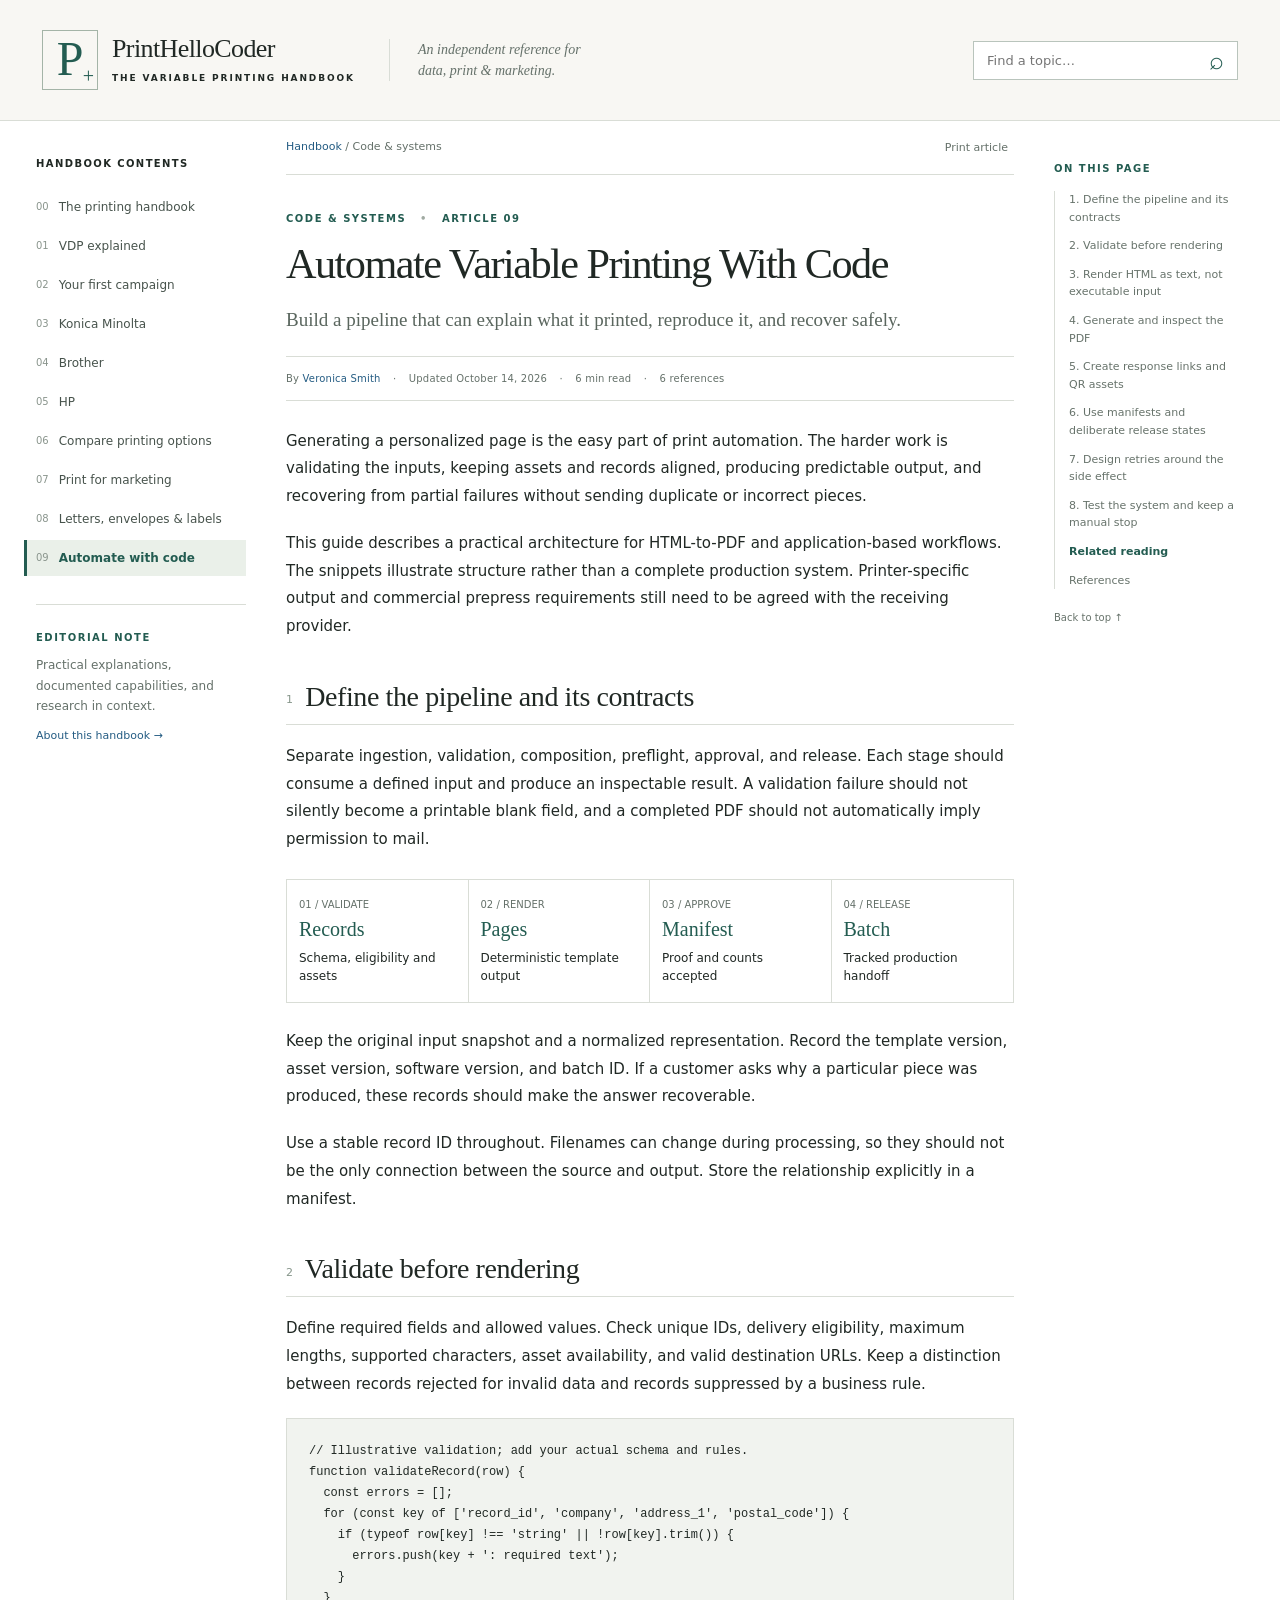
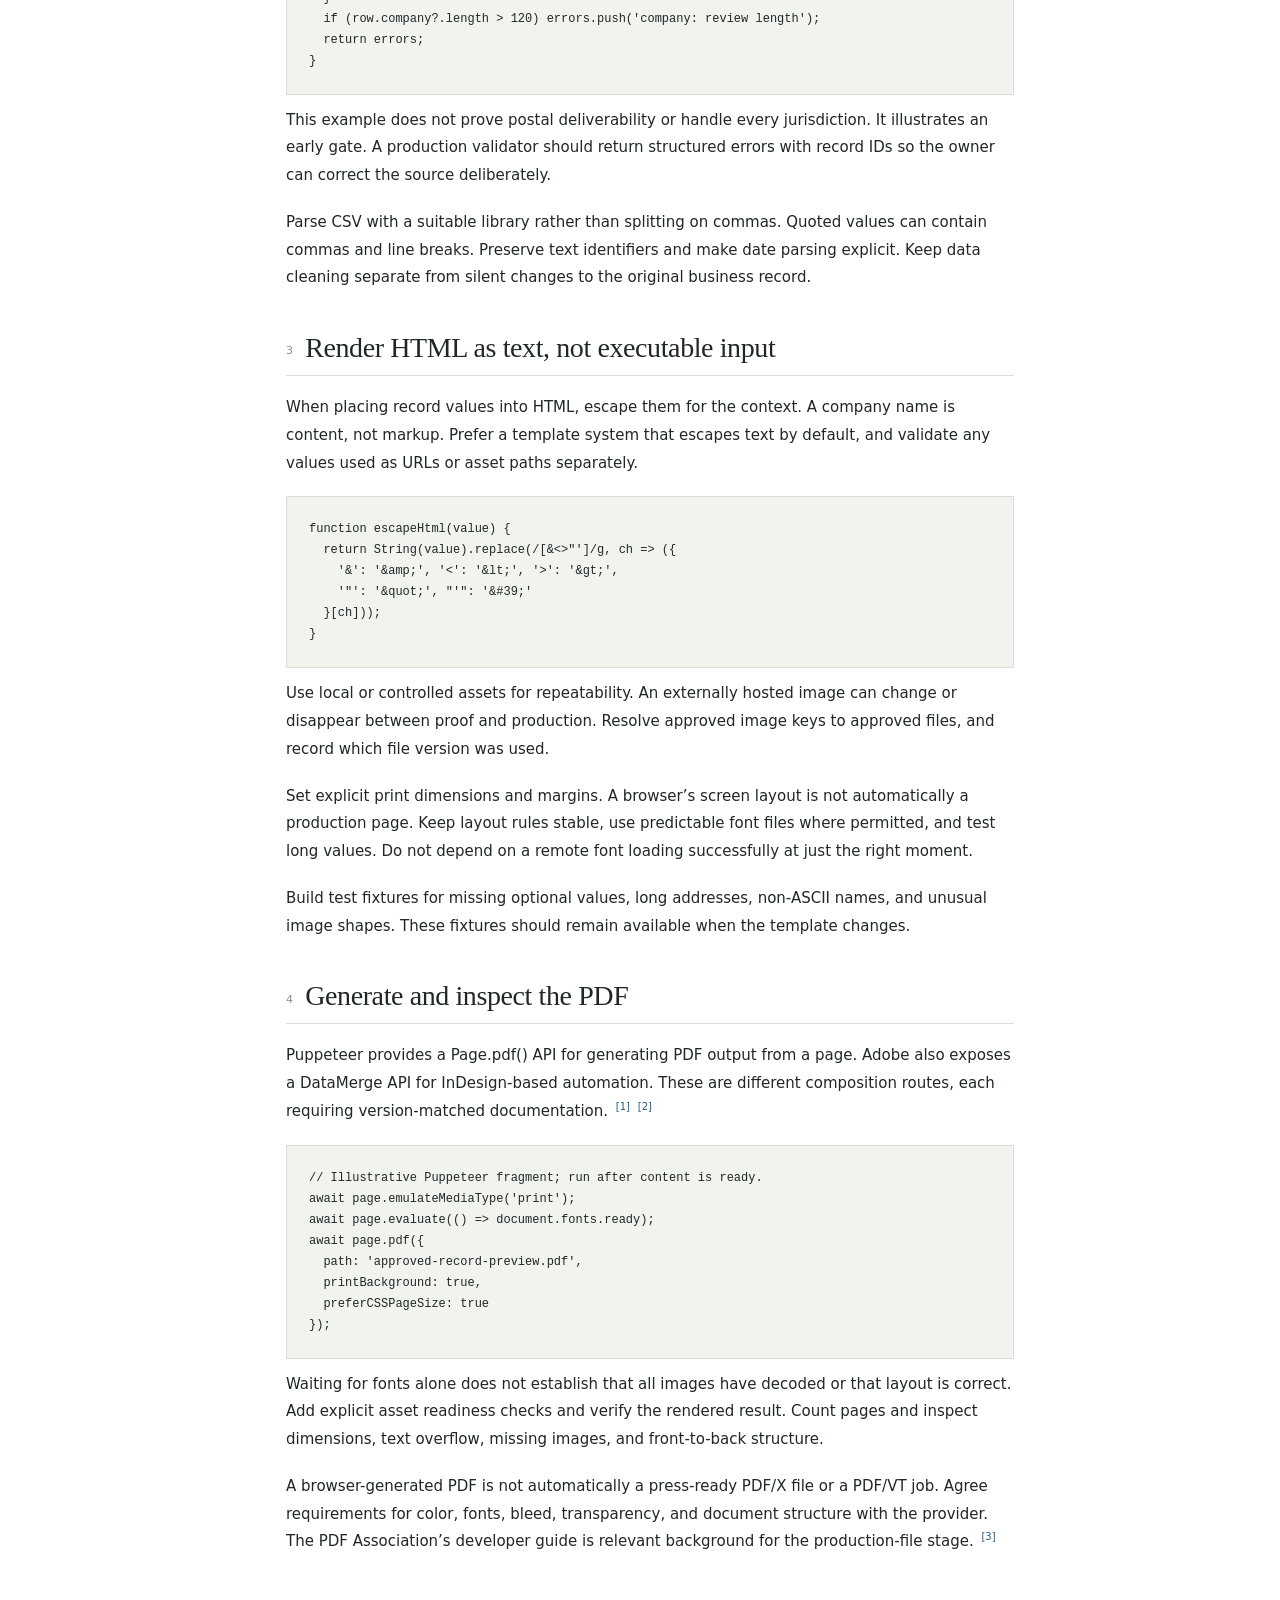
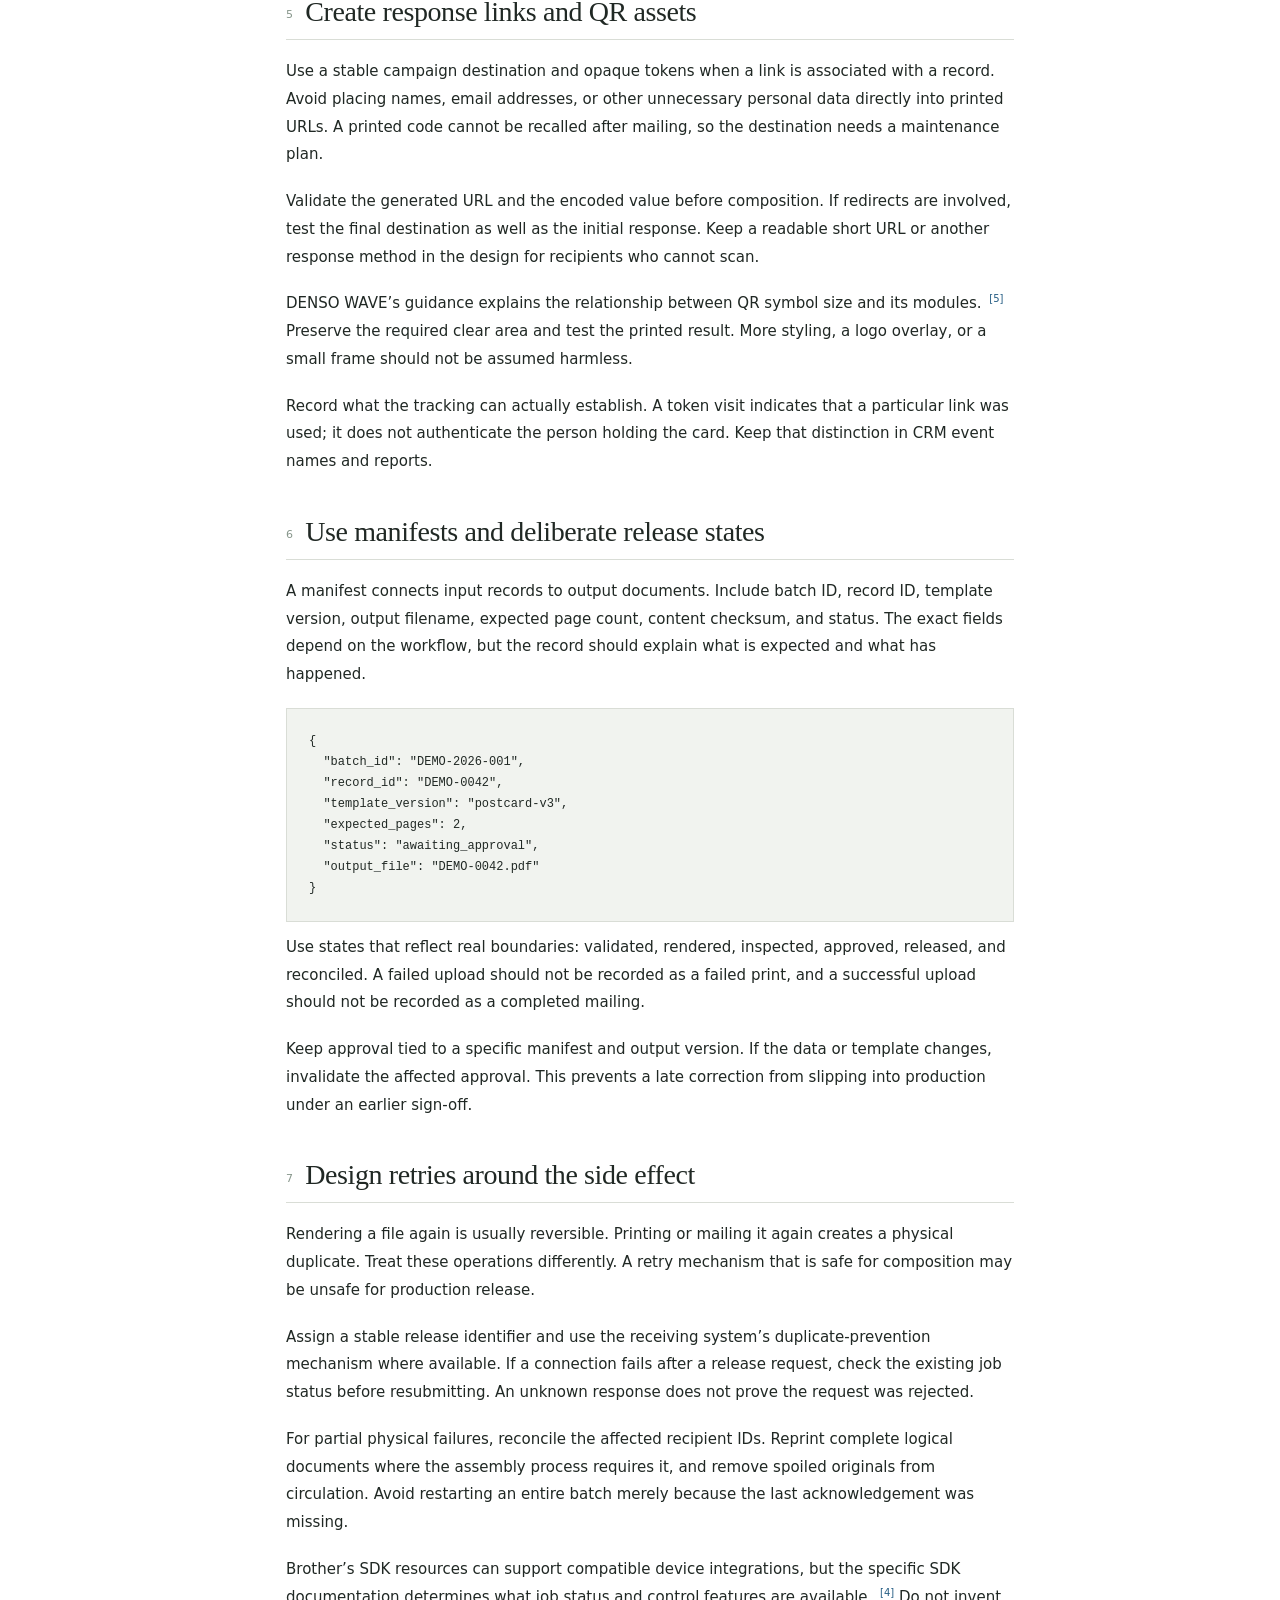
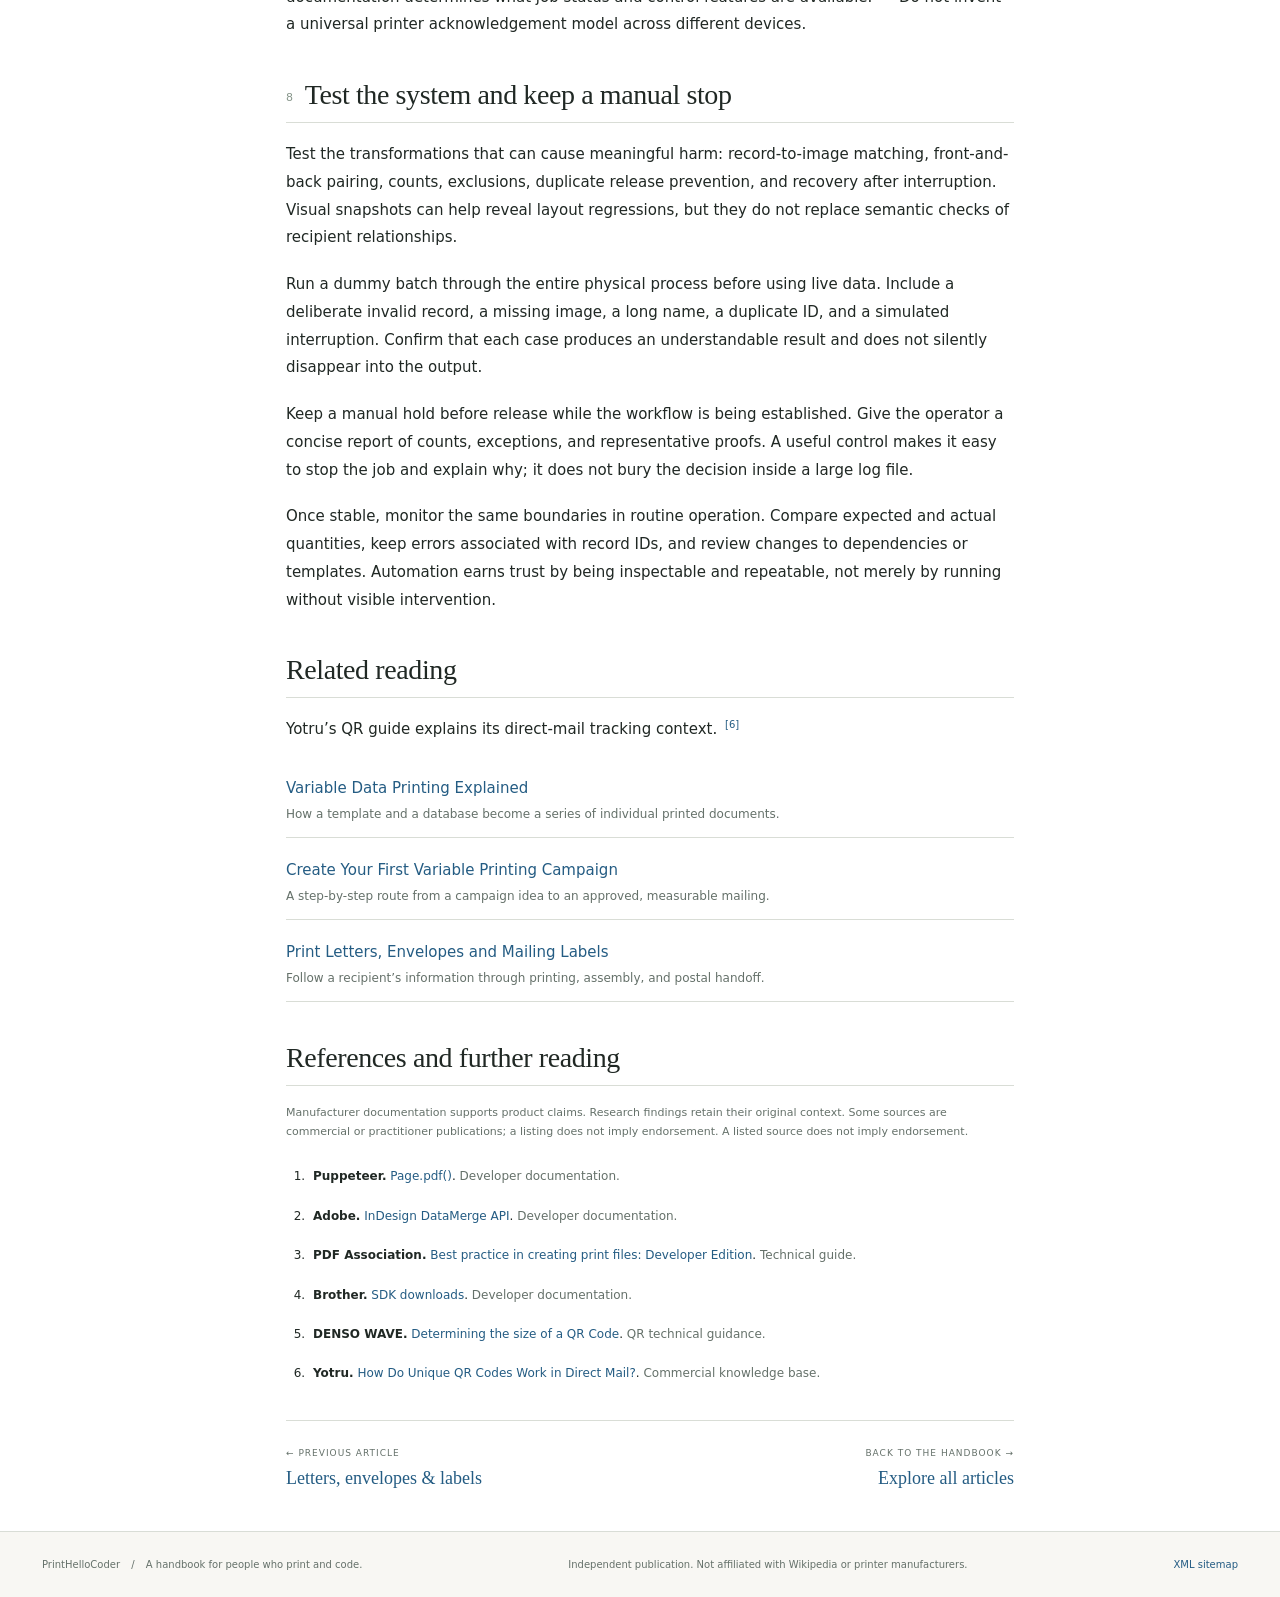
==== commit 1e9264e8: "Add files via upload" ====
--- a/automation/index.html
+++ b/automation/index.html
@@ -38,5 +38,5 @@
   "output_file": "DEMO-0042.pdf"
 }</pre><p>Use states that reflect real boundaries: validated, rendered, inspected, approved, released, and reconciled. A failed upload should not be recorded as a failed print, and a successful upload should not be recorded as a completed mailing.</p><p>Keep approval tied to a specific manifest and output version. If the data or template changes, invalidate the affected approval. This prevents a late correction from slipping into production under an earlier sign-off.</p></section>
 <section id="design-retries-around-the-side-effect"><h2><span class="section-number">7</span> Design retries around the side effect</h2><p>Rendering a file again is usually reversible. Printing or mailing it again creates a physical duplicate. Treat these operations differently. A retry mechanism that is safe for composition may be unsafe for production release.</p><p>Assign a stable release identifier and use the receiving system’s duplicate-prevention mechanism where available. If a connection fails after a release request, check the existing job status before resubmitting. An unknown response does not prove the request was rejected.</p><p>For partial physical failures, reconcile the affected recipient IDs. Reprint complete logical documents where the assembly process requires it, and remove spoiled originals from circulation. Avoid restarting an entire batch merely because the last acknowledgement was missing.</p><p>Brother’s SDK resources can support compatible device integrations, but the specific SDK documentation determines what job status and control features are available. <sup class="citation"><a href="#ref-4" aria-label="Reference 4">[4]</a></sup> Do not invent a universal printer acknowledgement model across different devices.</p></section>
-<section id="test-the-system-and-keep-a-manual-stop"><h2><span class="section-number">8</span> Test the system and keep a manual stop</h2><p>Test the transformations that can cause meaningful harm: record-to-image matching, front-and-back pairing, counts, exclusions, duplicate release prevention, and recovery after interruption. Visual snapshots can help reveal layout regressions, but they do not replace semantic checks of recipient relationships.</p><p>Run a dummy batch through the entire physical process before using live data. Include a deliberate invalid record, a missing image, a long name, a duplicate ID, and a simulated interruption. Confirm that each case produces an understandable result and does not silently disappear into the output.</p><p>Keep a manual hold before release while the workflow is being established. Give the operator a concise report of counts, exceptions, and representative proofs. A useful control makes it easy to stop the job and explain why; it does not bury the decision inside a large log file.</p><p>Once stable, monitor the same boundaries in routine operation. Compare expected and actual quantities, keep errors associated with record IDs, and review changes to dependencies or templates. Automation earns trust by being inspectable and repeatable, not merely by running without visible intervention.</p></section><section id="related-reading"><h2>Related reading</h2><p>Yotru’s QR guide explains its direct-mail tracking context. <sup class="citation"><a href="#ref-6" aria-label="Reference 6">[6]</a></sup></p><ul class="related-internal"><li><a href="../variable-data-printing/">Variable Data Printing Explained</a><span>How a template and a database become a series of individual printed documents.</span></li><li><a href="../first-campaign/">Create Your First Variable Printing Campaign</a><span>A step-by-step route from a campaign idea to an approved, measurable mailing.</span></li><li><a href="../letters-envelopes-labels/">Print Letters, Envelopes and Mailing Labels</a><span>Follow a recipient’s information through printing, assembly, and postal handoff.</span></li></ul></section><section id="references" class="references"><h2>References and further reading</h2><p class="source-note">Manufacturer documentation supports product claims. Research findings retain their original context. Yotru.com and Yotru Research are commercial, affiliated sources; Pagezii and ShoutEx are practitioner reading. A listed source does not imply endorsement.</p><ol><li id="ref-1"><span class="ref-publisher">Puppeteer.</span> <a href="https://pptr.dev/api/puppeteer.page.pdf">Page.pdf()</a>. <span class="ref-type">Developer documentation.</span></li><li id="ref-2"><span class="ref-publisher">Adobe.</span> <a href="https://developer.adobe.com/indesign/uxp/dom/api/d/data-merge/">InDesign DataMerge API</a>. <span class="ref-type">Developer documentation.</span></li><li id="ref-3"><span class="ref-publisher">PDF Association.</span> <a href="https://pdfa.org/resource/best-practice-in-creating-print-files-for-variable-data-printing-developer-edition/">Best practice in creating print files: Developer Edition</a>. <span class="ref-type">Technical guide.</span></li><li id="ref-4"><span class="ref-publisher">Brother.</span> <a href="https://developerprogram.brother-usa.com/sdk-download">SDK downloads</a>. <span class="ref-type">Developer documentation.</span></li><li id="ref-5"><span class="ref-publisher">DENSO WAVE.</span> <a href="https://www.qrcode.com/en/howto/code.html">Determining the size of a QR Code</a>. <span class="ref-type">QR technical guidance.</span></li><li id="ref-6"><span class="ref-publisher">Yotru.</span> <a href="https://yotru.com/knowledge-base/how-do-unique-qr-codes-work-in-direct-mail">How Do Unique QR Codes Work in Direct Mail?</a>. <span class="ref-type">Commercial knowledge base.</span></li></ol></section></div></article><nav class="page-turn" aria-label="Next and previous articles"><a href="../letters-envelopes-labels/"><small>← PREVIOUS ARTICLE</small>Letters, envelopes &amp; labels</a><a href="../"><small>BACK TO THE HANDBOOK →</small>Explore all articles</a></nav></main>
+<section id="test-the-system-and-keep-a-manual-stop"><h2><span class="section-number">8</span> Test the system and keep a manual stop</h2><p>Test the transformations that can cause meaningful harm: record-to-image matching, front-and-back pairing, counts, exclusions, duplicate release prevention, and recovery after interruption. Visual snapshots can help reveal layout regressions, but they do not replace semantic checks of recipient relationships.</p><p>Run a dummy batch through the entire physical process before using live data. Include a deliberate invalid record, a missing image, a long name, a duplicate ID, and a simulated interruption. Confirm that each case produces an understandable result and does not silently disappear into the output.</p><p>Keep a manual hold before release while the workflow is being established. Give the operator a concise report of counts, exceptions, and representative proofs. A useful control makes it easy to stop the job and explain why; it does not bury the decision inside a large log file.</p><p>Once stable, monitor the same boundaries in routine operation. Compare expected and actual quantities, keep errors associated with record IDs, and review changes to dependencies or templates. Automation earns trust by being inspectable and repeatable, not merely by running without visible intervention.</p></section><section id="related-reading"><h2>Related reading</h2><p>Yotru’s QR guide explains its direct-mail tracking context. <sup class="citation"><a href="#ref-6" aria-label="Reference 6">[6]</a></sup></p><ul class="related-internal"><li><a href="../variable-data-printing/">Variable Data Printing Explained</a><span>How a template and a database become a series of individual printed documents.</span></li><li><a href="../first-campaign/">Create Your First Variable Printing Campaign</a><span>A step-by-step route from a campaign idea to an approved, measurable mailing.</span></li><li><a href="../letters-envelopes-labels/">Print Letters, Envelopes and Mailing Labels</a><span>Follow a recipient’s information through printing, assembly, and postal handoff.</span></li></ul></section><section id="references" class="references"><h2>References and further reading</h2><p class="source-note">Manufacturer documentation supports product claims. Research findings retain their original context. Some sources are commercial or practitioner publications; a listing does not imply endorsement. A listed source does not imply endorsement.</p><ol><li id="ref-1"><span class="ref-publisher">Puppeteer.</span> <a href="https://pptr.dev/api/puppeteer.page.pdf">Page.pdf()</a>. <span class="ref-type">Developer documentation.</span></li><li id="ref-2"><span class="ref-publisher">Adobe.</span> <a href="https://developer.adobe.com/indesign/uxp/dom/api/d/data-merge/">InDesign DataMerge API</a>. <span class="ref-type">Developer documentation.</span></li><li id="ref-3"><span class="ref-publisher">PDF Association.</span> <a href="https://pdfa.org/resource/best-practice-in-creating-print-files-for-variable-data-printing-developer-edition/">Best practice in creating print files: Developer Edition</a>. <span class="ref-type">Technical guide.</span></li><li id="ref-4"><span class="ref-publisher">Brother.</span> <a href="https://developerprogram.brother-usa.com/sdk-download">SDK downloads</a>. <span class="ref-type">Developer documentation.</span></li><li id="ref-5"><span class="ref-publisher">DENSO WAVE.</span> <a href="https://www.qrcode.com/en/howto/code.html">Determining the size of a QR Code</a>. <span class="ref-type">QR technical guidance.</span></li><li id="ref-6"><span class="ref-publisher">Yotru.</span> <a href="https://yotru.com/knowledge-base/how-do-unique-qr-codes-work-in-direct-mail">How Do Unique QR Codes Work in Direct Mail?</a>. <span class="ref-type">Commercial knowledge base.</span></li></ol></section></div></article><nav class="page-turn" aria-label="Next and previous articles"><a href="../letters-envelopes-labels/"><small>← PREVIOUS ARTICLE</small>Letters, envelopes &amp; labels</a><a href="../"><small>BACK TO THE HANDBOOK →</small>Explore all articles</a></nav></main>
 <aside class="toc"><div class="eyebrow">ON THIS PAGE</div><ol><li><a href="#define-the-pipeline-and-its-contracts">1. Define the pipeline and its contracts</a></li><li><a href="#validate-before-rendering">2. Validate before rendering</a></li><li><a href="#render-html-as-text-not-executable-input">3. Render HTML as text, not executable input</a></li><li><a href="#generate-and-inspect-the-pdf">4. Generate and inspect the PDF</a></li><li><a href="#create-response-links-and-qr-assets">5. Create response links and QR assets</a></li><li><a href="#use-manifests-and-deliberate-release-states">6. Use manifests and deliberate release states</a></li><li><a href="#design-retries-around-the-side-effect">7. Design retries around the side effect</a></li><li><a href="#test-the-system-and-keep-a-manual-stop">8. Test the system and keep a manual stop</a></li><li><a href="#related-reading">Related reading</a></li><li><a href="#references">References</a></li></ol><a class="back-top" href="#main">Back to top ↑</a></aside></div><footer><span>PrintHelloCoder <span class="footer-dot">/</span> A handbook for people who print and code.</span><span>Independent publication. Not affiliated with Wikipedia or printer manufacturers.</span><a href="../sitemap.xml">XML sitemap</a></footer></body></html>
